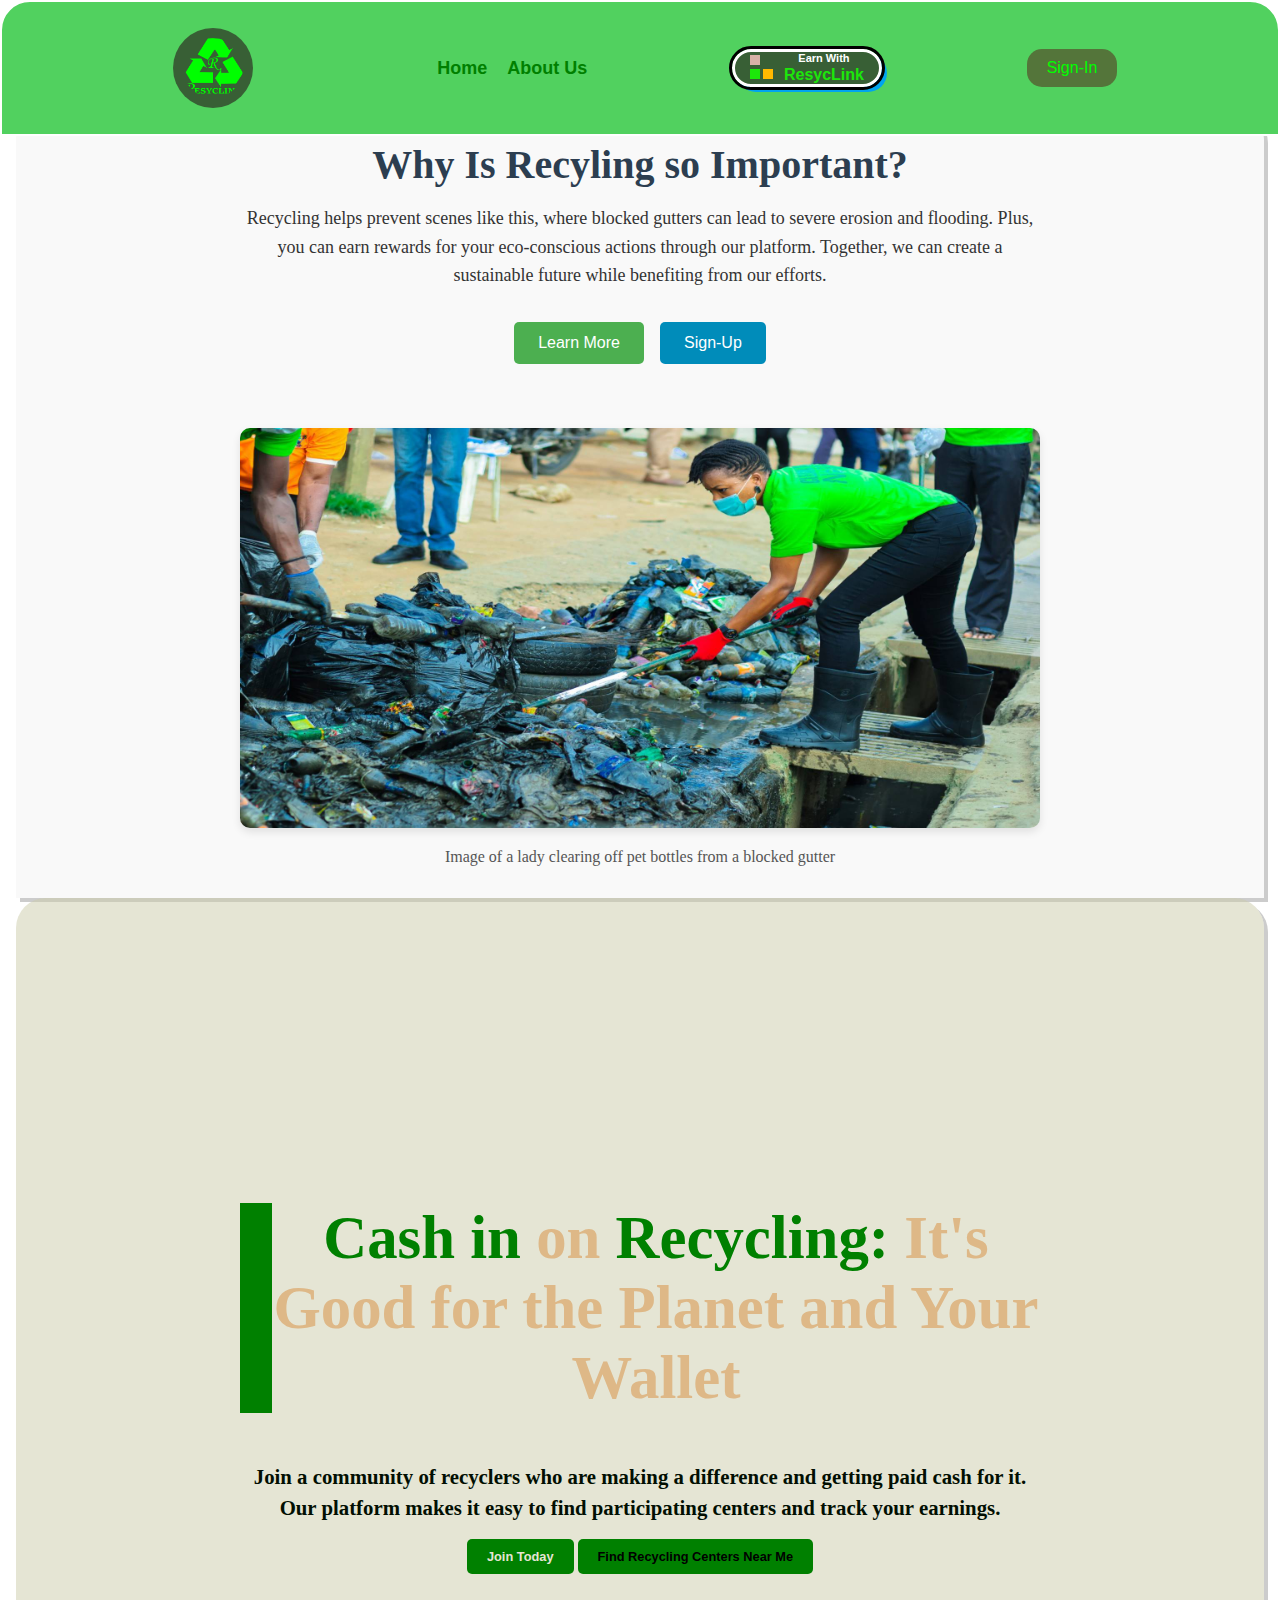
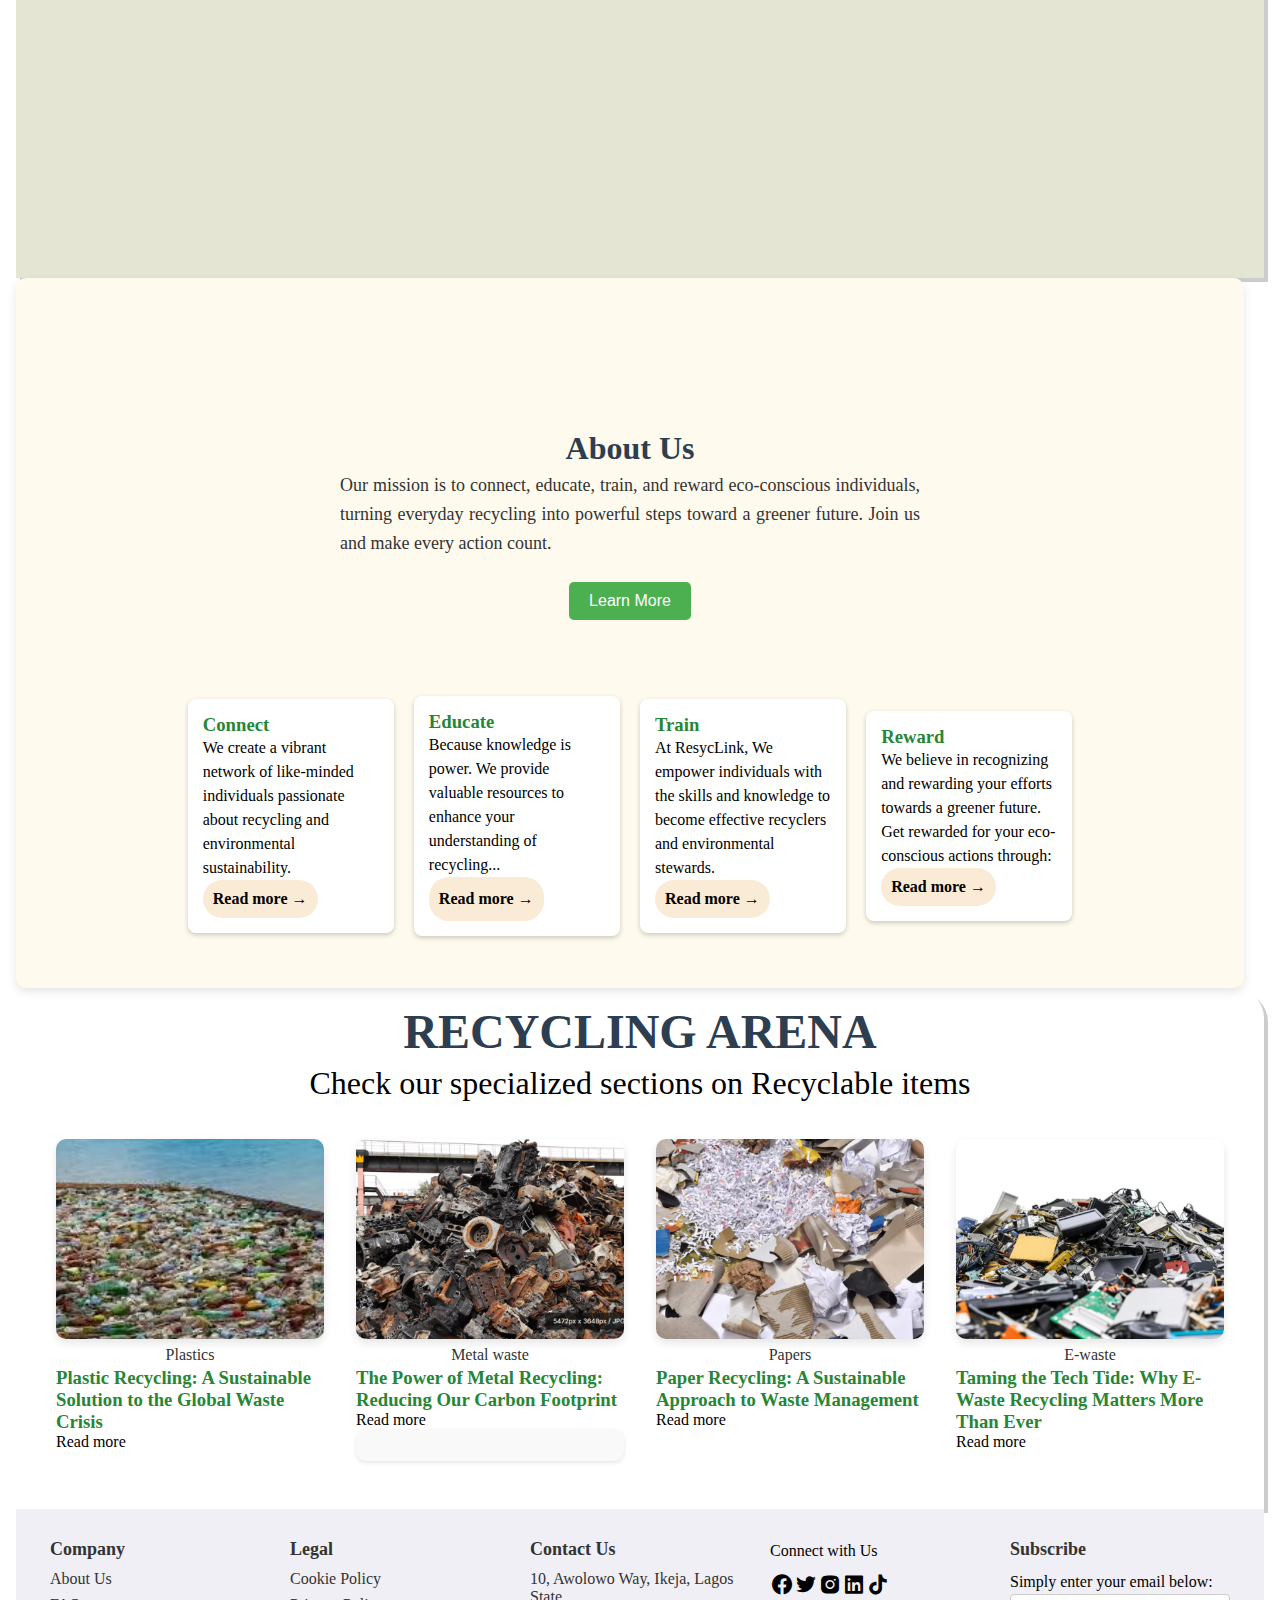
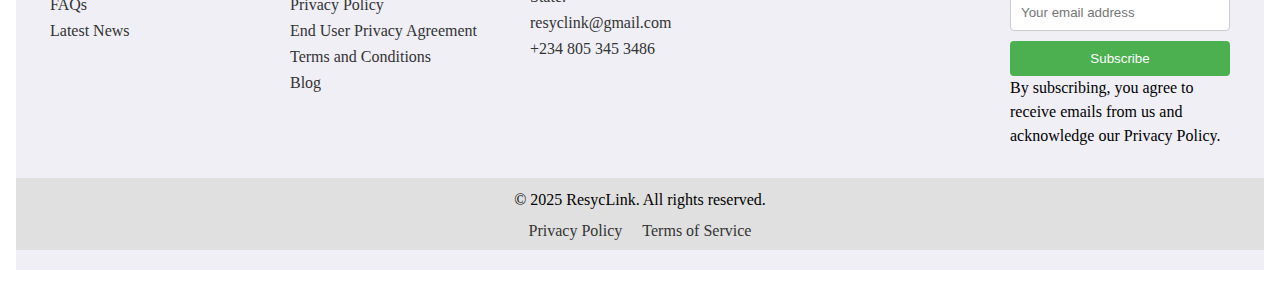
==== index.html @ acd8463a "Initial commit" ====
<!DOCTYPE html>
<html lang="en">
    <head>
        <meta charset="UTF-8">
        <meta name="viewport" content="width=device-width, initial-scale=1.0">
        <link rel="stylesheet" href="optimized.css">
        <title>ResycLink</title>
       <!-- icons link -->
        <link rel="stylesheet" href="boxicons.min.css">
        <link rel="stylesheet" href="https://cdn.jsdelivr.net/npm/boxicons@latest/css/boxicons.min.css">

       
    </head>

    <body>
        <!-- HEADER SECTION STARTS -->
        <!-- <header>
            <nav>
                 -->
                <!-- logo -->
                 <!-- <img id="mainLogo" src="./R1.png" alt="ResycLink logo">
                
         
                <ul>
                    <li><a href="#">Home</a></li>
                    <li><a href="#about-us-section">About Us</a></li>
                </ul>
                <button class="resyc-button" onclick="location.href = '#hero2-cash-in' " class="clickable-button">
                    <div class="Rs-logo">
                      <div class="Rs-logo-square"></div>
                      <div class="Rs"></div>
                      <div class="Rs-logo-square"></div>
                      <div class="Rs-logo-square"></div>
                    </div>
                    
                    <div class="button-text">
                        <span>Earn With</span>
                        <span id="Resyc">ResycLink</span>
                    </div>
                </button>
        
                
                <div id="recycling-points">
                   <input type="search" name="recycling-points" id="search-researcher" placeholder="Search Recycler near me">
                    
                </div>
                
            </nav>
        </header>
         -->
         <nav>
            <!-- logo -->
            <img id="mainLogo" src="./rescylink-logo.png" alt="ResycLink logo">
        
            <ul>
                <li><a href="#">Home</a></li>
                <li><a href="#about-us-section">About Us</a></li>
            </ul>
            <button class="resyc-button" onclick="location.href = '#hero2-cash-in'" class="clickable-button">
                <div class="Rs-logo">
                    <div class="Rs-logo-square"></div>
                    <div class="Rs"></div>
                    <div class="Rs-logo-square"></div>
                    <div class="Rs-logo-square"></div>
                </div>
                <div class="button-text">
                    <span>Earn With</span>
                    <span id="Resyc">ResycLink</span>
                </div>
            </button>
        
            <div id="sign-in">
                <button class="sign-in-button" onclick="location.href = './log-in.html'">Sign-In</button>
            </div>
        </nav>
        

        <section class="hero-section">
            <div class="hero-section__texts">
                <h1>Why Is Recyling so Important?</h1>
               
                <p>
                    Recycling helps prevent scenes like this, where blocked gutters can lead to severe erosion and flooding.
                    Plus, you can earn rewards for your eco-conscious actions through our platform. 
                    Together, we can create a sustainable future while benefiting from our efforts.
                </p>
               
                <div class="hero-section__buttons">
                    <button class="learn-more"><a href="./learnMoreRecyclingBlog.html" target="_blank" rel="noopener noreferrer">Learn More</a></button>
                    <button class="sign-up"> <a href="./create-account.html" target="_blank" rel="noopener noreferrer">Sign-Up</a></button>
                </div>
            </div>
            <div class="hero-section__image">
                <img src="./Why-Recyling-is-important.jpg" alt="Image of a lady clearing off pet bottles a blocked gutter " >
                <div class="hero-section__caption">Image of a lady clearing off pet bottles from a blocked gutter</div>
            </div>
        </section>

        <section class="hero2" id="hero2-cash-in">
            
            <div class="hero2-container">
    
                <div class="hero-text" >
                    <h1>Cash in <span>on </span>Recycling: <span>It's Good for the Planet and Your Wallet</span></h1>
                    <p>Join a community of recyclers who are making a difference and getting paid cash for it.
                         Our platform makes it easy to find participating centers and track your earnings.
                    </p>
                    <button class="hero-btn">Join Today</button>
                    <button class="hero-btn"><a href="./recyclers.html">Find Recycling Centers Near Me</a></button>
                    
                </div>
                
            </div>

        </section> 
        

        
        <!-- About US starts here -->
        <section class="about-us" id="about-us-section">
            <div class="about-container" id="about-h1">
               
                    <h1>About Us</h1>
                    <p class="about-text">
                        Our mission is to connect, educate, train, and reward eco-conscious individuals, turning everyday recycling into powerful steps toward a greener future. Join us and make every action count.
                    </p>
                    <button>Learn More</button>
                
            </div>
      
            <div class="cards">
              <div class="card" id="connect">
                <i class="ri-global-line"></i>
                <h3>Connect</h3>
                <p>
                    We create a vibrant network of like-minded individuals 
                    passionate about recycling and environmental sustainability. 
                </p>
                <a href="#" class="read-more"
                  >Read more <span class="arrow">→</span></a
                >
              </div>
      
              <div class="card" id="educate">
                <i class="ri-sun-line"></i>
                <h3>Educate</h3>
                <p>
                    Because knowledge is power. We provide valuable resources to enhance 
                    your understanding of recycling...
                <a href="#" class="read-more"
                  >Read more <span class="arrow">→</span></a
                >
              </div>
      
              <div class="card" id="train">
                <i class="ri-grid-line"></i>
                <h3>Train</h3>
                <p>
                    At ResycLink,
                    We empower individuals with the skills and knowledge to
                    become effective recyclers and environmental stewards.
                </p>
                <a href="#" class="read-more"
                  >Read more <span class="arrow">→</span></a
                >
              </div>
      
              <div class="card" id="reward">
                <i class="ri-award-line"></i>
                <h3>Reward</h3>
                <p>We believe in recognizing and rewarding your efforts towards a greener future. 
                    Get rewarded for your eco-conscious actions through:
                </p>
                <a href="#" class="read-more"
                  >Read more <span class="arrow">→</span></a
                >
              </div>
            </div>
          </section>


        <!-- RECYCLING ARENA SECTION STARTS -->
        <section class="recycling-arena" id="recycling-arena-blog">
            <div class="recycling-arena__heading">
                <h2>RECYCLING ARENA</h2>
                <p>Check our specialized sections on Recyclable items</p>
            </div>
        
            <div class="recyclable-items">
                <div class="plastics">
                    <img src="./plastic-on-ocean.jpg" alt="plastics floating on the sea">
                    <p>Plastics</p>
                    <h3>Plastic Recycling: A Sustainable Solution to the Global Waste Crisis</h3>
                    <a href="./plasticblog.html">Read more</a>
                    <!-- <div class="texts">   
                    </div> -->
                
                </div>
                <div class="metals">
                    <div>
                        <img src="./metals.png" alt="picture showing metal waste">
                        <p>Metal waste</p>
                        <h3>The Power of Metal Recycling: Reducing Our Carbon Footprint</h3>
                        <a href="./metalRecycling.html" class="anchor">Read more</a>
                        <div class="texts">
                            
                        </div>
                    </div>
                </div>
                <div class="paper">
                    <img src="./paper-image.png" alt="paper image">
                    <p>Papers</p>
                    <h3>Paper Recycling: A Sustainable Approach to Waste Management</h3>
                    <a href="./paperRecyclingBlog.html">Read more</a>
                </div>
                <div class="e-waste">

                    <img src="./e-waste.png" alt="picture showing electronic waste">
                    <p>E-waste</p>
                    <h3>Taming the Tech Tide: Why E-Waste Recycling Matters More Than Ever</h3>
                    <a href="./mainBlog1.html">Read more</a>

                    <!-- <div class="texts"> 
                    </div> -->
                </div>
            </div>
        </section>
        <!--xx-- RECYCLING ARENA SECTION ENDS --xx-->
        <!-- FOOTER SECTION STARTS -->
        <footer class="footer">
            <div class="footer-container">
                <div class="footer-section">
                    <h2>Company</h2>
                    <ul>
                        <li><a href="#about-us-section">About Us</a></li>
                        <li><a href="#">FAQs</a></li>
                        <li><a href="#">Latest News</a></li>
                    </ul>
                </div>
                <div class="footer-section">
                    <h2>Legal</h2>
                    <ul>
                        <li><a href="#">Cookie Policy</a></li>
                        <li><a href="#">Privacy Policy</a></li>
                        <li><a href="#">End User Privacy Agreement</a></li>
                        <li><a href="#">Terms and Conditions</a></li>
                        <li><a href="#recycling-arena-blog">Blog</a></li>
                    </ul>
                </div>
                <div class="footer-section">
                    <h2>Contact Us</h2>
                    <ul>
                        <li>10, Awolowo Way, Ikeja, Lagos State.</li>
                        <li><a href="mailto:resyclink@gmail.com">resyclink@gmail.com</a></li>
                        <li><a href="tel:+2348053453486">+234 805 345 3486</a></li>
                    </ul>
                </div>
                <div class="footer-section">
                    <p>Connect with Us</p>
                    <div class="icons">
                        <a href="#"><i class='bx bxl-facebook-circle'></i></a>
                        <a href="#"><i class='bx bxl-twitter'></i></a>
                        <a href="#"><i class='bx bxl-instagram-alt'></i></a>
                        <a href="#"><i class='bx bxl-linkedin-square'></i></a>
                        <a href="#"><i class='bx bxl-tiktok'></i></i></a>
                    </div>
                    
                </div>
                <div class="footer-section">
                    <h2>Subscribe</h2>
                    <p>Simply enter your email below:</p>
                    <form>
                        <input type="email" placeholder="Your email address" required>
                        <button type="submit">Subscribe</button>
                    </form>
                    <p>By subscribing, you agree to receive emails from us and acknowledge our Privacy Policy.</p>
                </div>
            </div>
            <div class="footer-bottom">
                
                <p>&copy; 2025 ResycLink. All rights reserved.</p>
                <ul>
                    <li><a href="#">Privacy Policy</a></li>
                    <li><a href="#">Terms of Service</a></li>
                </ul>
                
            </div>
        </footer>
         <!--xx-- FOOTER SECTION ENDS --xx-->
        <button id="scrollToTop" class="scroll-top-btn" title="Back to Top">⬆ Scroll to Top</button>
        <!-- <script type="module" src="./regLogFirebaseAuth.js"></script> -->
        <script type="module" src="./script.js"></script>
    </body>
    
</html>
---- optimized.css ----
/* Global Styles */
* {
    margin: 0;
    padding: 0;
    box-sizing: border-box;
  }
  
  body {
    /* min-width: 100vh; */
    padding: 1rem;
    overflow-x: hidden;
    color: rgb(39, 134, 54);
    /* background-color: #f5f5dc; */
  }
  
  body p {
    color: black;
    line-height: 1.5;
  }
  section{
    padding: 1rem;
    border-radius: 30px;
    box-shadow: 4px 4px #ccc;
    transition: background-color 0.2s ease-out;

  }
  ul {
    list-style: none;
  }
  
  a {
    color: black;
    text-decoration: none;
    transition: color 0.2s ease-in-out;
  }
  a:hover {
    color: blue;
    text-decoration: underline;
  }
  
  /* Section Containers */
  nav,
  .hero-section,
  .hero2,
  .about-us,
  .recycling-arena {
    /* margin-bottom: 2rem; */
    padding: 1rem;
    border-radius: 30px 30px 0 0;
    /* box-shadow: 4px 4px greenyellow; */
  }
 
 
  /* Navigation */
  nav {
    text-decoration: none;
    font-family: Arial, sans-serif;
    font-weight: bold;
    border: 2px solid #fff;
    /* outline: 2px solid #000; */
    /* box-shadow: 3px 3px 0 #00a4ef; */
    transition: all 0.1s ease-out;
    position: fixed;
    top: 0;
    left: 0;
    width: 100%;
    background-color: #51d15f; 
    /* background-color: whitesmoke; */
     /* padding: 10px; */
    display: flex;
    justify-content: space-evenly;
    align-items: center;
    z-index: 100;
  }

  nav img{ 
    color:#385f35;
    background-color:#385f35;
    padding: 10px;
    margin:10px;
    border-radius: 50%;
    height: 60px;
    width:60px;
  }
 
  #mainLogo{
    font-size: 30px;
    margin-right: 20px;
    height: 80px;
    width: 80px;
  }
  nav ul {
    display: flex;
    width: max-content;
  }
  nav ul li {
    margin-left: 20px;
    position: relative;
  }
  nav ul li a {
    color: green;
    font-size: 18px;
  }
  nav ul li a:hover {
    color: #00a4ef;
  }
  nav ul li#home {
    margin-right: 8rem;
  }
  #recycling-points input,
  #recycling-points button {
    border-radius: 15px;
    padding: 7px 14px;
  }
  #recycling-points input {
    margin-right: 10px;
  } */
  
#sign-in {
  margin-left: auto;
}

.sign-in-button {
  padding: 10px 20px;
  border: none;
  background: #54753A;
  color: #00FF00;
  font-size: 1rem;
  cursor: pointer;
  border-radius: 15px;
  transition: background-color 0.3s ease, transform 0.3s ease;
}

.sign-in-button:hover {
  background-color: #45a049;
  transform: scale(1.05);
}

/* Responsive Breakpoints */
@media (max-width: 768px) {
  nav {
      flex-direction: column;
      align-items: flex-start;
  }

  nav ul {
      flex-direction: column;
      gap: 1rem;
  }

  #sign-in {
      margin-top: 1rem;
  }
}
  /* Recyc-button Styles */
  .resyc-button {
    display: flex;
    align-items: center;
    cursor: pointer;
    width: 150px;
    background-color: #385f35;
    color: #fff;
    font-family: Arial, sans-serif;
    font-weight: bold;
    border: 3px solid #fff;
    border-radius: 20px;
    outline: 3px solid #000;
    box-shadow: 5px 5px 0 #00a4ef;
    transition: all 0.1s ease-out;
    padding: 0 15px;
    position: relative;
    overflow: hidden;
  }
  .resyc-button::before {
    content: "";
    position: absolute;
    top: 0;
    left: -100%;
    width: 100%;
    height: 100%;
    background: linear-gradient(90deg, transparent, rgba(255,255,255,0.8), transparent);
    z-index: 1;
    opacity: 0;
  }
  @keyframes slide {
    0% { left: -100%; }
    100% { left: 100%; }
  }
  .resyc-button:hover::before {
    opacity: 1;
    animation: slide 2s infinite;
  }
  .resyc-button:hover {
    transform: translate(-4px, -4px);
    box-shadow: 10px 10px 0 #000;
    background-color: #54753a;
    color: #32660858;
  }
  .resyc-button:active {
    transform: translate(4px, 4px);
    box-shadow: none;
    background-color: #fff;
    color: #10d64c;
    border-color: #000;
  }
  
  /* Rs-logo and Button Text */
  .Rs-logo {
    display: grid;
    grid-template-columns: repeat(2, 1fr);
    gap: 1px;
    width: 26px;
    height: 26px;
    margin-right: 8px;
    transition: transform 0.2s ease-out;
    z-index: 1;
  }
  .resyc-button:hover .Rs-logo {
    transform: rotate(-10deg) scale(1.1);
  }
  .resyc-button:active .Rs-logo {
    transform: rotate(10deg) scale(0.9);
  }
  .Rs-logo-square {
    width: 80%;
    height: 80%;
  }
  .Rs-logo-square:nth-child(1) { background-color: #d8b2a7; }
  .Rs-logo-square:nth-child(2) { background-color: #7fba00; }
  .Rs-logo-square:nth-child(3) { background-color: #1ce80a; }
  .Rs-logo-square:nth-child(4) { background-color: #ffb900; }
  .button-text {
    display: flex;
    flex-direction: column;
    line-height: 1.2;
    transition: transform 0.2s ease-out;
    z-index: 1;
  }
  .button-text #Resyc { color: #1ce80a; }
  .resyc-button:hover .button-text { transform: skew(-5deg); }
  .resyc-button:active .button-text { transform: skew(5deg); }
  .button-text span:first-child { font-size: 11px; }
  .button-text span:last-child { font-size: 16px; }

  /* Nav ends here */
  
  /* Hero Section starts here*/
  .hero-section {
    display: flex;
    flex-direction: column;
    align-items: center;
    justify-content: center;
    padding: 2rem;
    margin-top: 5.8rem;
    background-color: #f9f9f9;
    text-align: center;
  }

  .hero-section__texts {
      max-width: 800px;
      margin-bottom: 2rem;
  }

  .hero-section__texts h1 {
      font-size: 2.5rem;
      color: #2c3e50;
      margin-bottom: 1rem;
  }

  .hero-section__texts p {
      font-size: 1.125rem;
      line-height: 1.6;
      color: #333;
      margin-bottom: 2rem;
  }

  .hero-section__buttons {
      display: flex;
      gap: 1rem;
      justify-content: center;
  }

  .hero-section__buttons button {
      padding: 0.75rem 1.5rem;
      border-radius: 5px;
      border: none;
      background-color: #4CAF50;
      color: white;
      font-size: 1rem;
      cursor: pointer;
      transition: background-color 0.3s ease, transform 0.3s ease;
  }

  .hero-section__buttons button a {
      color: white;
      text-decoration: none;
  }

  .hero-section__buttons button:hover {
      background-color: #45a049;
      transform: scale(1.05);
  }

  .hero-section__buttons .sign-up {
      background-color: #008CBA;
  }

  .hero-section__buttons .sign-up:hover {
      background-color: #007bb5;
  }

  .hero-section__image {
      position: relative;
      width: 100%;
      max-width: 800px;
      margin-top: 2rem;
  }

  .hero-section__image img {
      width: 100%;
      height: auto;
      border-radius: 10px;
      box-shadow: 0 4px 8px rgba(0, 0, 0, 0.1);
      transition: transform 0.3s ease, box-shadow 0.3s ease;
  }

  .hero-section__image img:hover {
      transform: scale(1.05);
      box-shadow: 0 8px 16px rgba(0, 0, 0, 0.2);
  }

  .hero-section__caption {
      margin-top: 1rem;
      font-size: 1rem;
      color: #555;
  }

/* Responsive Breakpoints */
@media (max-width: 768px) {
    .hero-section__texts h1 {
        font-size: 2rem;
    }

    .hero-section__texts p {
        font-size: 1rem;
    }

    .hero-section__buttons {
        flex-direction: column;
        gap: 0.5rem;
    }
}

@media (max-width: 480px) {
    .hero-section__texts h1 {
        font-size: 1.5rem;
    }

    .hero-section__texts p {
        font-size: 0.875rem;
    }
}
  /* .hero-section {
    display: flex;
    align-content: center;
    justify-content: center;
    min-width:100%;
    min-height:100%;
    margin-top: 3rem;
    padding-top:1.5rem;
    background-size:contain;
    background-position:right;
  }

  .hero-section .hero-section__texts{
    display: flex;
    flex-direction: column;
    align-items: center;
    width: 500px;
    max-width: 90%;
    margin:1.4rem 2rem;
    text-align: center;
    padding: 1rem;
    z-index: 1;
    transition: background-color 0.2s ease-out;
  }

  .hero-section .hero-section__texts h1 { 
    font-size: 3.8em;
    margin-bottom: 20px;
    text-align: center;
    color:green;
    width:calc(100% - 40px);
    align-self: center;
    text-shadow: 2px 2px 5px rgba(0, 0, 0, 0.5);
    transition: background-color 0.2s ease-out;
  }
  .hero-section__texts p { 
    margin: 1rem 0; 
    line-height:1.8rem;
    font-size: 22px;
    padding:2rem 1rem;
    align-self: center;
    justify-self: center;
    text-align: justify;
    width:600px;
    min-height:200px;
  }
 
  .hero-section__buttons {
    display: flex;
    justify-self: center;
    gap: 8rem;
  }
  .hero-section__buttons .sign-up {
    background-color: white;
    color: black;
    border: 0.5px solid black;
  }

  .hero-section__image{
    display: flex;
    flex-direction: column;
    justify-content: center;
    align-items: center;
    width: 100%;
    padding: 4rem 0;
    position: relative;
    z-index: 0;
    transition: filter 0.2s ease-out;
    filter: brightness(90%);
  }


  .hero-section__image img {
    width: 26rem;
    height: 32rem;
    object-fit: cover;
    border-radius: 15px; 
    box-shadow: 0 4px 8px rgba(0, 0, 0, 0.2); 
    border:2px solid #ddd;
    transition: transform 0.3s ease, box-shadow 0.3s ease; 

  }

  .hero-section__caption {
    text-align: center;
    font-size: 1rem;
    color: #555;
    margin-top: 1rem;
  }
  .hero-section__buttons {
    display: flex;
    gap: 1rem; 
    justify-content: center; 
    margin-top: 1.5rem; 
}

.hero-section__buttons button {
    padding: 0.75rem 1.5rem; 
    border-radius: 5px; 
    border: none; 
    background-color: #4CAF50; 
    color: white; 
    font-size: 1rem; 
    cursor: pointer; 
    transition: background-color 0.3s ease, transform 0.3s ease; 
}

.hero-section__buttons button a {
    color: white; 
    text-decoration: none; 
}

.hero-section__buttons button:hover {
    background-color: #45a049; 
    transform: scale(1.05); 
}

.hero-section__buttons .sign-up {
    background-color: #808080; 
}

.hero-section__buttons .sign-up:hover {
    background-color: #007bb5; 
} */
/* hero section ends here */


/* Hero2 Section starts from here*/
.hero2 {
    background-color: color-mix(in srgb-linear, yellow 30%, blue 20%);
    text-align: center;
    padding: 2.5rem;
    color:#66A95E
}

.hero2 .hero2-container {
    max-width: 800px;
    margin: auto;
    background-size: cover; 
    height: 100vh; 
    display: flex;
    flex-direction: column;
    align-items: center; 
    justify-content: center; 
    text-align: center; 
    
}

.hero2 h1 {
    font-size: 3.8em;
    margin-bottom: 3rem;
    color:green;
    border-left: 2rem solid green;
    span{
        color:burlywood;
    }
    /* styling at screen less than 760px */
    @media (max-width: 760px) {
        font-size: 3.1em;
        margin-bottom: 2rem;

    }

    /* styling at screen less than 500px */
    @media (max-width: 500px) {
        font-size: 2.5em;
        margin-bottom: 1.5rem;
    }
    
}

.hero2 p {
    font-size: 1.3em;
    font-weight: bold;
    margin-bottom: 1rem;
    color:#020f02;
}

.hero2 .hero2-container .hero-text .hero-btn{
    background: #008000;
    color: #E5E5D4;
    border: none;
    font-size: 0.8rem;
    font-weight: bold;
    padding: 10px 20px;
    border-radius: 5px;
    transition: background 0.3s ease;
}

/* Hero Section - How You Can Make a Difference */
/* .hero-section {
    background: #d4d5d0; 
    color: rgb(35, 53, 171);
    text-align: center;
    padding: 60px 20px;
    margin: 20px 0;
    border-radius: 10px;
} */

.hero2 .hero2-container {
    /* max-width: 800px; */
    margin: auto;
    display: flex;
    flex-direction: column;
    align-items: center;
    justify-content: space-around;
    flex-wrap: wrap;
}


/* .hero-section ul {
    list-style: none;
    padding: 0;
    display:grid;
    grid-template-columns: repeat(auto-fit, minmax(100px, 1fr));
} */

.hero-section ul li {
    width: calc(50% - 30px);
    font-size: 1.2em;
    margin: 10px 0;

}

/* responsiveness for size above 600 but less that 1020 for the hero sec */

  
  /* About Us */
  /* .about-us {
    display: flex;
    flex-direction: column;
    align-items: center;
    justify-content: center;
    width: calc(100% - 20px);
    background-color: #fefaed;
    text-align: center;
    border-radius: 10px;
    box-shadow: 0 4px 10px rgba(0,0,0,0.1);
    animation: fadeIn 1s ease-in-out;
  }

  .about-us .about-container{
    display: flex;
    flex-direction: column;
    align-items: center;
    justify-content: center;
    width: 100%;
    padding: 2rem 0;
    margin:1.5rem;
    transition: background-color 0.3s ease;
  }
  .about-us .about-container h1 { font-size: 24px; margin-top:4rem }

  .about-us .about-text { 
    font-size: 18px; 
   line-height: 1.6;
   padding:4px 10px;
   width:450px;
   justify-content:center;
   text-align: justify;
   align-self: center;
   margin-bottom: 20px;
 }
  

  .about-us button {
    padding: 10px 20px;
    border: none;
    background: gray;
    color: white;
    font-size: 16px;
    cursor: pointer;
    border-radius: 5px;
    transition: transform 0.3s ease;
  }

  
  .cards {
    display: flex;
    flex-direction: row;
    margin: 20px;
    gap: 20px;
    align-items: center;
    justify-content: space-around;
    margin-top: 20px;
  }

  
  /* Responsive Breakpoints*/
  /* @media (max-width: 768px) {
    .cards {
        grid-template-columns: repeat(auto-fit, minmax(150px, 1fr));
    }
  }

  @media (max-width: 480px) {
    .cards {
        grid-template-columns: 1fr;
    }
  } 

  
  .card {
    width: 200px;
    background: white;
    text-align:left;
    padding: 15px;
    border-radius: 8px;
    box-shadow: 0 2px 5px rgba(0,0,0,0.2);
    transition: transform 0.3s ease, box-shadow 0.3s ease;
    cursor: pointer;
  }

  .card:hover {
    transform: scale(1.05);
    box-shadow: 0 4px 10px rgba(0,0,0,0.3);
  }

  .card i {
    font-size: 30px;
    margin-bottom: 10px;
    color: gray;
  }

  .read-more {
    display: inline-block;
    color: black;
    background-color: antiquewhite;
    padding: 10px;
    border-radius: 20px;
    width:fit-content;
    text-decoration: none;
    font-weight: bold;
    position: relative;
  }

  .read-more .arrow {
    display: inline-block;
    transition: transform 0.2s ease;
  }
  .read-more:hover .arrow {
    transform: translateX(5px);
  }
  
  @keyframes fadeIn {
    from { opacity: 0; transform: translateY(-20px); }
    to { opacity: 1; transform: translateY(0); }
  } */
   
.about-us {
    display: flex;
    flex-direction: column;
    align-items: center;
    justify-content: center;
    width: calc(100% - 20px);
    background-color: #fefaed;
    text-align: center;
    border-radius: 10px;
    box-shadow: 0 4px 10px rgba(0,0,0,0.1);
    animation: fadeIn 1s ease-in-out;
    padding: 2rem;
}

.about-us .about-container {
    display: flex;
    flex-direction: column;
    align-items: center;
    justify-content: center;
    width: 100%;
    padding: 2rem 0;
    margin: 1.5rem;
    transition: background-color 0.3s ease;
}

.about-us .about-container h1 {
    font-size: 2rem;
    margin-top: 4rem;
    color: #2c3e50;
}

.about-us .about-text {
    font-size: 1.125rem;
    line-height: 1.6;
    padding: 4px 10px;
    width: 100%;
    max-width: 600px;
    text-align: justify;
    margin-bottom: 20px;
    color: #333;
}

.about-us button {
    padding: 10px 20px;
    border: none;
    background: #4CAF50;
    color: white;
    font-size: 1rem;
    cursor: pointer;
    border-radius: 5px;
    transition: background-color 0.3s ease, transform 0.3s ease;
}

.about-us button:hover {
    background-color: #45a049;
    transform: scale(1.05);
}

.cards {
    display: grid;
    grid-template-columns: repeat(auto-fit, minmax(200px, 1fr));
    gap: 20px;
    margin: 20px;
    align-items: center;
    justify-content: center;
    margin-top: 20px;
}

.card {
    background: white;
    text-align: left;
    padding: 15px;
    border-radius: 8px;
    box-shadow: 0 2px 5px rgba(0,0,0,0.2);
    transition: transform 0.3s ease, box-shadow 0.3s ease;
    cursor: pointer;
}

.card:hover {
    transform: scale(1.05);
    box-shadow: 0 4px 10px rgba(0,0,0,0.3);
}

.card i {
    font-size: 30px;
    margin-bottom: 10px;
    color: gray;
}

.read-more {
    display: inline-block;
    color: black;
    background-color: antiquewhite;
    padding: 10px;
    border-radius: 20px;
    text-decoration: none;
    font-weight: bold;
    position: relative;
    transition: background-color 0.3s ease;
}

.read-more:hover {
    background-color: #f0e6d6;
}

.read-more .arrow {
    display: inline-block;
    transition: transform 0.2s ease;
}

.read-more:hover .arrow {
    transform: translateX(5px);
}

@keyframes fadeIn {
    from { opacity: 0; transform: translateY(-20px); }
    to { opacity: 1; transform: translateY(0); }
}

/* Responsive Breakpoints */
@media (max-width: 768px) {
    .about-us .about-container h1 {
        font-size: 1.5rem;
    }

    .about-us .about-text {
        font-size: 1rem;
        width: 90%;
    }

    .cards {
        grid-template-columns: repeat(auto-fit, minmax(150px, 1fr));
    }
}

@media (max-width: 480px) {
    .about-us .about-container h1 {
        font-size: 1.25rem;
    }

    .about-us .about-text {
        font-size: 0.875rem;
        width: 100%;
    }

    .cards {
        grid-template-columns: 1fr;
    }
}

/* End of About Us */


  /* Recycling Arena Starts from Here*/
 
  .recycling-arena__heading {
    text-align: center;
    font-size: 2em;
    margin-bottom: 1rem;
    color: #2c3e50;
}

.recyclable-items {
    margin: 2em auto;
    display: grid;
    grid-template-columns: repeat(auto-fit, minmax(250px, 1fr));
    gap: 2rem;
    max-width: 1200px;
    padding: 0 1rem;
}

.recyclable-items p {
    margin: 0;
    text-align: center;
    color: #333;
    font-size: 1rem;
}

.recyclable-items img {
    width: 100%;
    height: 200px;
    object-fit: cover;
    border-radius: 10px;
    box-shadow: 0 4px 8px rgba(0, 0, 0, 0.1);
    transition: transform 0.3s ease, box-shadow 0.3s ease;
}

.recyclable-items img:hover {
    transform: scale(1.05);
    box-shadow: 0 8px 16px rgba(0, 0, 0, 0.2);
}

.recyclable-items .texts {
    padding: 1rem;
    background-color: #f9f9f9;
    border-radius: 10px;
    box-shadow: 0 2px 4px rgba(0, 0, 0, 0.1);
    transition: background-color 0.3s ease;
}

.recyclable-items .texts:hover {
    background-color: #f1f1f1;
}

.recyclable-items .texts h3 {
    margin: 1rem 0;
    text-align: center;
    font-size: 1.5rem;
    color: #2c3e50;
}

/* Responsive Breakpoints */
@media (max-width: 768px) {
    .recyclable-items {
        grid-template-columns: repeat(auto-fit, minmax(200px, 1fr));
    }
}

@media (max-width: 480px) {
    .recyclable-items {
        grid-template-columns: 1fr;
    }
}
/* End of Recycling Arena */

  /* Footer */
  .footer {
    background-color: #f0eff6;
    color: #333;
    padding: 20px 0;
  }
  .footer-container {
    display: flex;
    flex-wrap: wrap;
    justify-content: center;
    max-width: 1200px;
    margin: 0 auto;
  }
  .footer-section {
    flex: 1 1 200px;
    margin: 10px;
  }
  .footer-section h2 {
    font-size: 18px;
    margin-bottom: 10px;
  }
  .footer-section ul li {
    margin-bottom: 8px;
  }
  .footer-section ul li a {
    color: #333;
  }
  .footer-section ul li a:hover {
    text-decoration: underline;
  }
  .footer-section .icons {
    display: flex;
    align-items: center;
    margin-top: 10px;
  }
  .footer-section .icons i {
    font-size: 24px;
  }
  .footer-section form {
    display: flex;
    flex-direction: column;
  }
  .footer-section input[type="email"] {
    padding: 10px;
    margin-bottom: 10px;
    border: 1px solid #ccc;
    border-radius: 4px;
  }
  .footer-section button {
    padding: 10px;
    background-color: #4caf50;
    color: white;
    border: none;
    border-radius: 4px;
    cursor: pointer;
  }
  .footer-section button:hover {
    background-color: #45a049;
  }
  .footer-bottom {
    background-color: #e0e0e0;
    text-align: center;
    padding: 10px 20px;
    margin-top: 20px;
  }
  .footer-bottom ul {
    display: flex;
    justify-content: center;
    margin: 10px 0 0;
  }
  .footer-bottom ul li {
    margin: 0 10px;
  }
  .footer-bottom ul li a {
    color: #333;
  }
  .footer-bottom ul li a:hover {
    text-decoration: underline;
  }
  
  /* Responsive Breakpoints */
  @media (max-width: 768px) {
    body{
      width: fit-content;
      justify-content: center;
      
    }
    header{
      flex-direction: column;
      display: flex;
      flex-direction: column;
      align-items: center;
      padding: 0;
      margin: 0;
      width: max-content;      
    }
    nav {
      flex-direction: column;
      padding: 10px;
      align-items: center;
      width:fit-content;
      height: fit-content;
     
     
    }
    
    nav #mainLogo{
      width: 100%;
      height: 50px;
      object-fit: contain;
      margin-top:10px;
      margin-bottom: 0;
      padding:0;
    }
    nav ul {
      flex-direction: column;
      align-items: center;
      margin-top: 10px;
      margin-bottom: 10px;
    }
    
    nav ul li {
      margin: 5px 0;
    }
    
    nav ul li a {
      font-size: 16px;
    }
    
    #recycling-points{
      display:flex;
      flex-direction: column;
    }
    #recycling-points input,
    #recycling-points button {
      font-size: 14px;
      padding: 5px 10px;
      margin:5px;
    }
    
    .resyc-button {
      width: 130px;
      padding: 0 10px;
      font-size: 14px;
      margin-bottom: 10px;
    }
    
    .Rs-logo {
      width: 20px;
      height: 20px;
    }
    
    .about-us {
      width: fit-content;
      padding: 15px;
    }
    
    .about-us h1 {
      font-size: 20px;
    }
    
    .card {
      width: 45%;
    }
    
    .footer-container {
      flex-direction: column;
      align-items: center;
    }
    
    .footer-section {
      margin: 20px 0;
    }
  }
  
  @media (max-width: 480px) {
    nav {
      padding: 10px;
      /* width: max-content; */
      /* height:max-content */
    }
    
    nav ul li a {
      font-size: 14px;
    }
    
    #recycling-points input,
    #recycling-points button {
      font-size: 12px;
      padding: 5px;
    }
    
    .resyc-button {
      width: 110px;
      font-size: 12px;
      padding: 0 8px;
    }
    .button-text span:first-child {
      font-size: 10px;
    }
    .button-text span:last-child {
      font-size: 14px;
    }
    .about-us {
      width: 100%;
      padding: 10px;
    }
  }
  
  @media (max-width: 700px) {
    body {
      width: fit-content;
    }
    header{
      flex-direction: column;
      align-items: center;
      padding: 0;
      width: max-content;
    }
    .hero-section {
      display: block;
      height: fit-content;
      margin-top: 50px;
      
    }

    .hero-section h1{
      font-size: 22px;
    }
    .hero-section__texts p {
      font-size: 12px;
      line-height: 1.5;
      margin-bottom: 2rem;
      max-width: 300px;
      /* padding: 10px 0; */
    }
    .hero-section__image {
      margin-top: 2rem;
    }

    .about-us .about-text h1{
      font-size: 18px;
    }
    .recyclable-items {
      grid-template-columns: 1fr;
    }
  }
  

  /* Scroll-to-Top Button styling */
.scroll-top-btn {
  display: none; 
  position: fixed;
  bottom: 20px;
  right: 20px;
  width: 50px;
  height: 50px;
  background-color: #28a745;
  color: white;
  font-size: 24px;
  text-align: center;
  line-height: 50px;
  border: none;
  border-radius: 50%;
  cursor: pointer;
  transition: opacity 0.3s, transform 0.3s;
  box-shadow: 2px 2px 10px rgba(0, 0, 0, 0.2);
}

.scroll-top-btn:hover {
  background-color: #218838;
}

.scroll-top-btn.show {
  display: block;
}
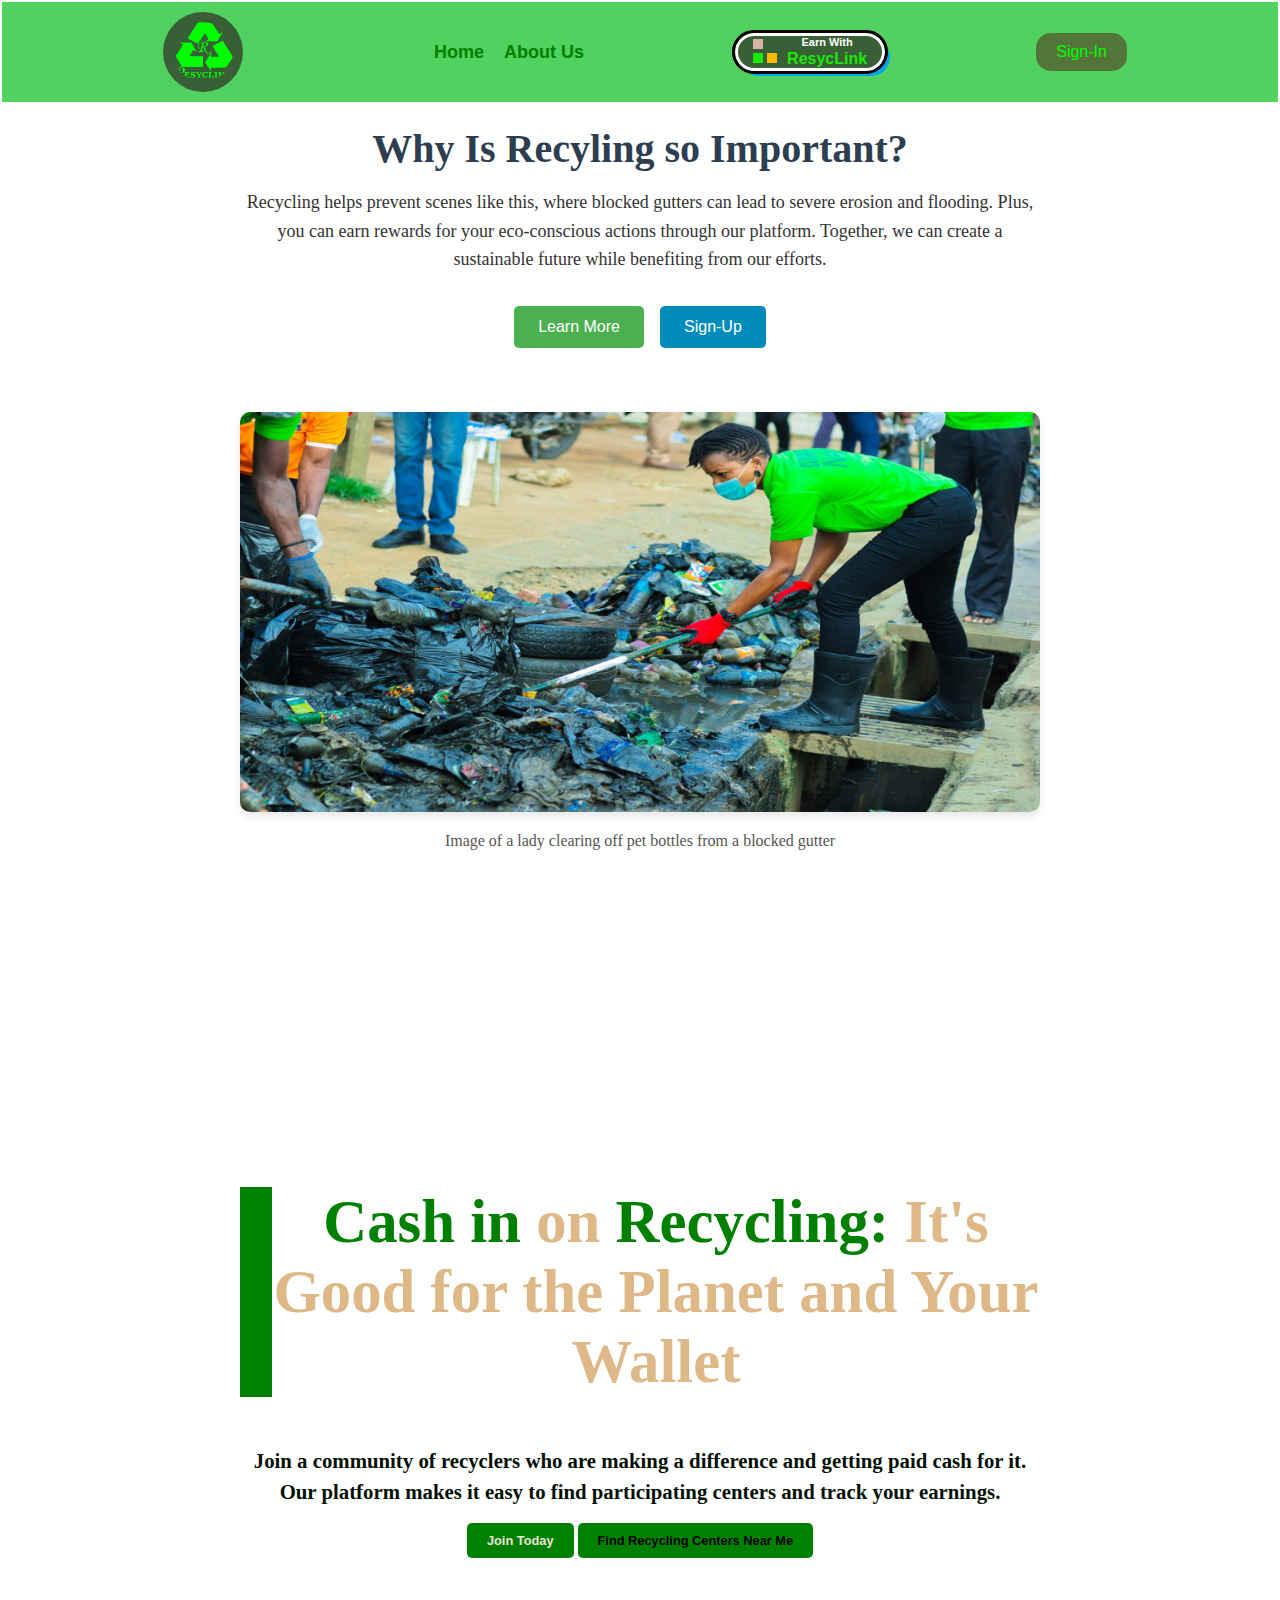
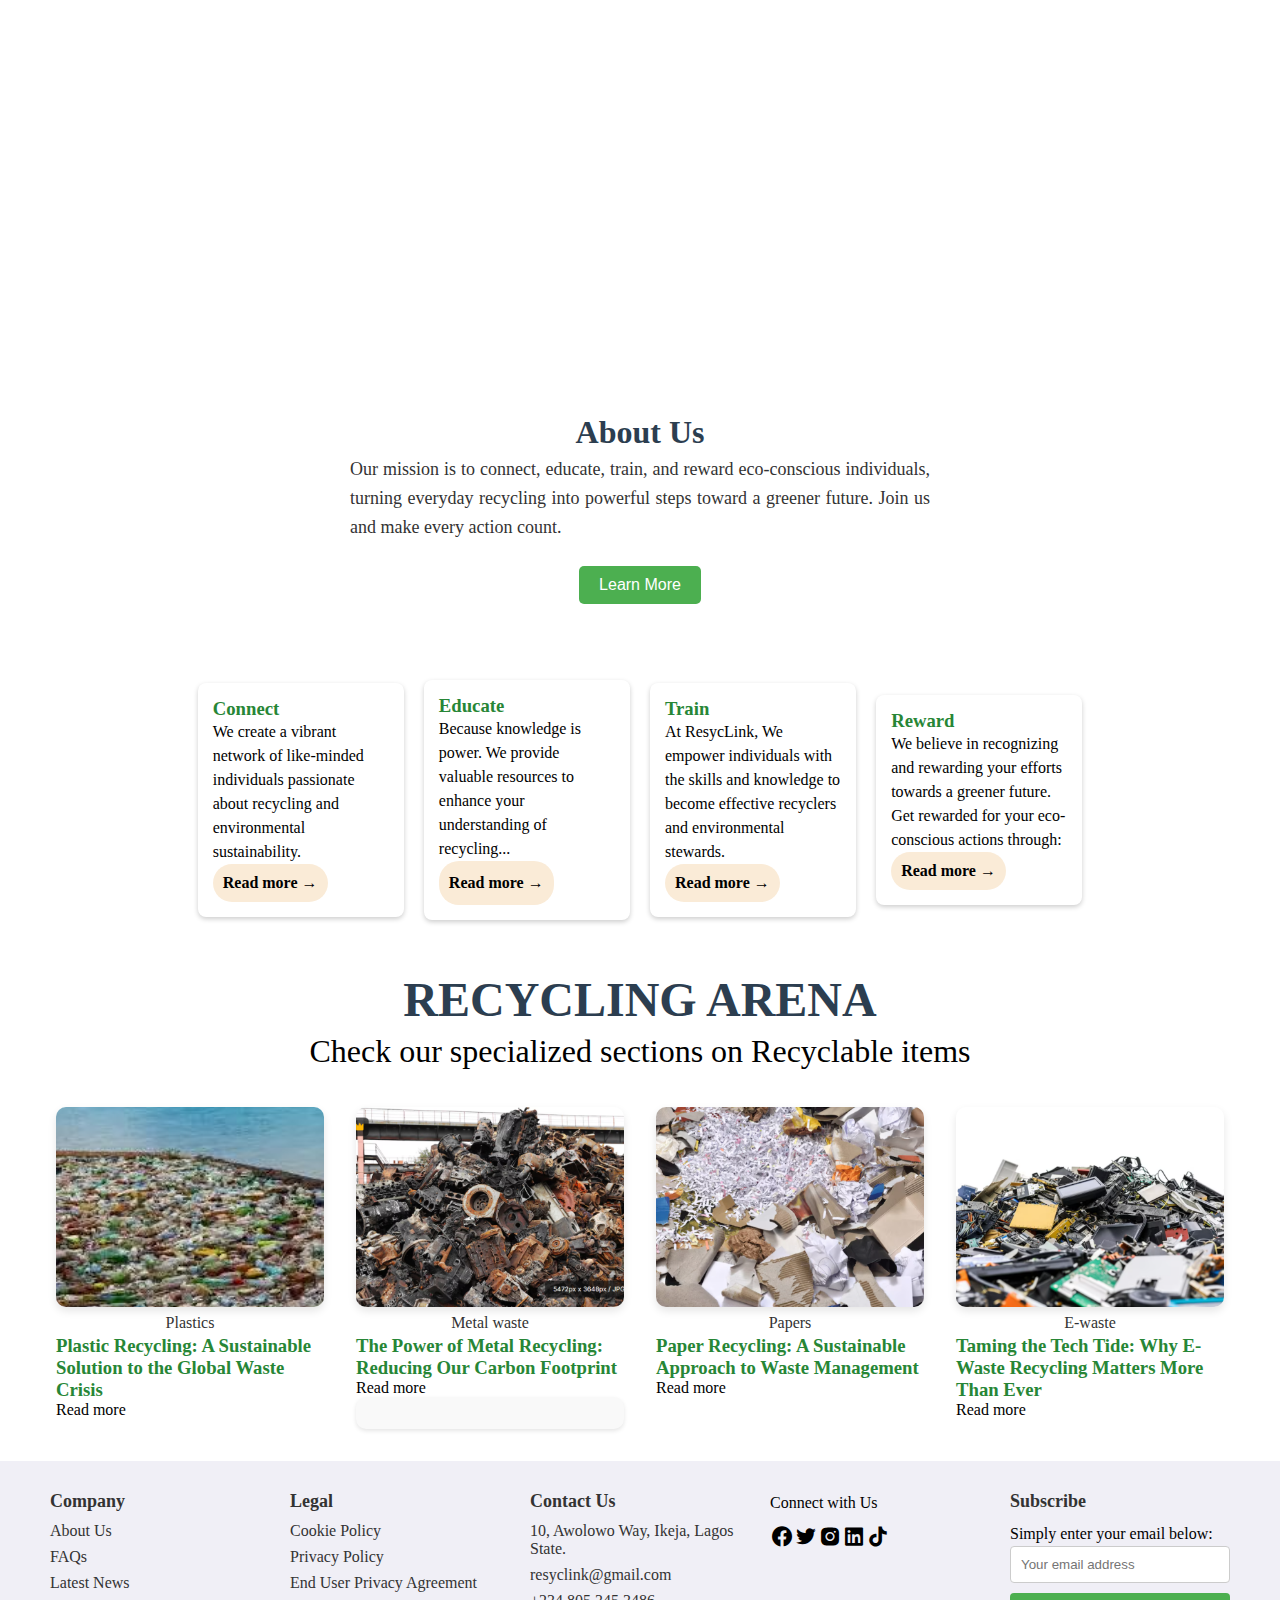
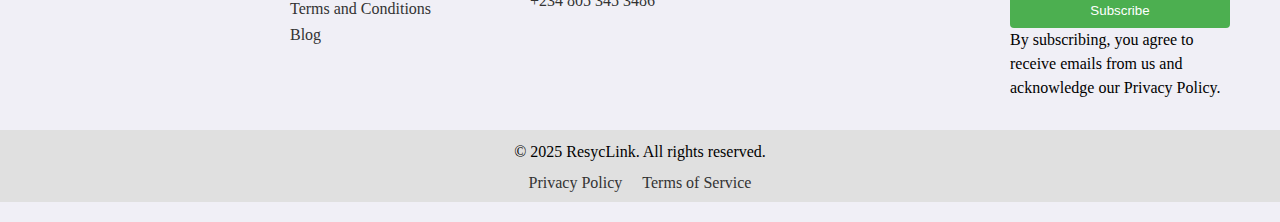
==== commit 932c5201: "I removed redundant files and structured others accordingly" ====
--- a/index.html
+++ b/index.html
@@ -3,7 +3,7 @@
     <head>
         <meta charset="UTF-8">
         <meta name="viewport" content="width=device-width, initial-scale=1.0">
-        <link rel="stylesheet" href="optimized.css">
+        <link rel="stylesheet" href="./css/optimized.css">
         <title>ResycLink</title>
        <!-- icons link -->
         <link rel="stylesheet" href="boxicons.min.css">
@@ -50,7 +50,7 @@
          -->
          <nav>
             <!-- logo -->
-            <img id="mainLogo" src="./rescylink-logo.png" alt="ResycLink logo">
+            <img id="mainLogo" src="./images/rescylink-logo.png" alt="ResycLink logo">
         
             <ul>
                 <li><a href="#">Home</a></li>
@@ -91,7 +91,7 @@
                 </div>
             </div>
             <div class="hero-section__image">
-                <img src="./Why-Recyling-is-important.jpg" alt="Image of a lady clearing off pet bottles a blocked gutter " >
+                <img src="./images/Why-Recyling-is-important.jpg" alt="Image of a lady clearing off pet bottles a blocked gutter " >
                 <div class="hero-section__caption">Image of a lady clearing off pet bottles from a blocked gutter</div>
             </div>
         </section>
@@ -188,7 +188,7 @@
         
             <div class="recyclable-items">
                 <div class="plastics">
-                    <img src="./plastic-on-ocean.jpg" alt="plastics floating on the sea">
+                    <img src="./images/plastic-on-ocean.jpg" alt="plastics floating on the sea">
                     <p>Plastics</p>
                     <h3>Plastic Recycling: A Sustainable Solution to the Global Waste Crisis</h3>
                     <a href="./plasticblog.html">Read more</a>
@@ -198,7 +198,7 @@
                 </div>
                 <div class="metals">
                     <div>
-                        <img src="./metals.png" alt="picture showing metal waste">
+                        <img src="./images/metals.png" alt="picture showing metal waste">
                         <p>Metal waste</p>
                         <h3>The Power of Metal Recycling: Reducing Our Carbon Footprint</h3>
                         <a href="./metalRecycling.html" class="anchor">Read more</a>
@@ -208,14 +208,14 @@
                     </div>
                 </div>
                 <div class="paper">
-                    <img src="./paper-image.png" alt="paper image">
+                    <img src="./images/paper-image.png" alt="paper image">
                     <p>Papers</p>
                     <h3>Paper Recycling: A Sustainable Approach to Waste Management</h3>
                     <a href="./paperRecyclingBlog.html">Read more</a>
                 </div>
                 <div class="e-waste">
 
-                    <img src="./e-waste.png" alt="picture showing electronic waste">
+                    <img src="./images/e-waste.png" alt="picture showing electronic waste">
                     <p>E-waste</p>
                     <h3>Taming the Tech Tide: Why E-Waste Recycling Matters More Than Ever</h3>
                     <a href="./mainBlog1.html">Read more</a>
@@ -289,7 +289,7 @@
          <!--xx-- FOOTER SECTION ENDS --xx-->
         <button id="scrollToTop" class="scroll-top-btn" title="Back to Top">⬆ Scroll to Top</button>
         <!-- <script type="module" src="./regLogFirebaseAuth.js"></script> -->
-        <script type="module" src="./script.js"></script>
+        <script type="module" src="./js/script.js"></script>
     </body>
     
 </html>--- a/css/optimized.css
+++ b/css/optimized.css
@@ -0,0 +1,932 @@
+/* Global Styles */
+* {
+  margin: 0;
+  padding: 0;
+  box-sizing: border-box;
+}
+
+body {
+  /* min-width: 100vh; */
+  /* padding: 1rem; */
+  overflow-x: hidden;
+  color: rgb(39, 134, 54);
+  /* background-color: #f5f5dc; */
+}
+
+body p {
+  color: black;
+  line-height: 1.5;
+}
+section{
+  /* padding: 1rem; */
+  transition: background-color 0.2s ease-out;
+
+}
+ul {
+  list-style: none;
+}
+
+a {
+  color: black;
+  text-decoration: none;
+  transition: color 0.2s ease-in-out;
+}
+a:hover {
+  color: blue;
+  text-decoration: underline;
+}
+
+/* Navigation */
+nav {
+  text-decoration: none;
+  font-family: Arial, sans-serif;
+  font-weight: bold;
+  border: 2px solid #fff;
+  transition: all 0.1s ease-out;
+  position: fixed;
+  top: 0;
+  left: 0;
+  width: 100%;
+  background-color: #51d15f; 
+  display: flex;
+  justify-content: space-evenly;
+  align-items: center;
+  z-index: 100;
+}
+
+nav img{ 
+  color:#385f35;
+  background-color:#385f35;
+  padding: 10px;
+  margin:10px;
+  border-radius: 50%;
+  height: 60px;
+  width:60px;
+}
+
+#mainLogo{
+  font-size: 30px;
+  margin-right: 20px;
+  height: 80px;
+  width: 80px;
+}
+nav ul {
+  display: flex;
+  width: max-content;
+}
+nav ul li {
+  margin-left: 20px;
+  position: relative;
+}
+nav ul li a {
+  color: green;
+  font-size: 18px;
+}
+nav ul li a:hover {
+  color: #00a4ef;
+}
+nav ul li#home {
+  margin-right: 8rem;
+}
+#recycling-points input,
+#recycling-points button {
+  border-radius: 15px;
+  padding: 7px 14px;
+}
+#recycling-points input {
+  margin-right: 10px;
+} */
+
+#sign-in {
+margin-left: auto;
+}
+
+.sign-in-button {
+padding: 10px 20px;
+border: none;
+background: #54753A;
+color: #00FF00;
+font-size: 1rem;
+cursor: pointer;
+border-radius: 15px;
+transition: background-color 0.3s ease, transform 0.3s ease;
+}
+
+.sign-in-button:hover {
+background-color: #45a049;
+transform: scale(1.05);
+}
+
+/* Responsive Breakpoints */
+@media (max-width: 768px) {
+nav {
+    flex-direction: column;
+    align-items: flex-start;
+}
+
+nav ul {
+    flex-direction: column;
+    gap: 1rem;
+}
+
+#sign-in {
+    margin-top: 1rem;
+}
+}
+/* Recyc-button Styles */
+.resyc-button {
+  display: flex;
+  align-items: center;
+  cursor: pointer;
+  width: 150px;
+  background-color: #385f35;
+  color: #fff;
+  font-family: Arial, sans-serif;
+  font-weight: bold;
+  border: 3px solid #fff;
+  border-radius: 20px;
+  outline: 3px solid #000;
+  box-shadow: 5px 5px 0 #00a4ef;
+  transition: all 0.1s ease-out;
+  padding: 0 15px;
+  position: relative;
+  overflow: hidden;
+}
+.resyc-button::before {
+  content: "";
+  position: absolute;
+  top: 0;
+  left: -100%;
+  width: 100%;
+  height: 100%;
+  background: linear-gradient(90deg, transparent, rgba(255,255,255,0.8), transparent);
+  z-index: 1;
+  opacity: 0;
+}
+@keyframes slide {
+  0% { left: -100%; }
+  100% { left: 100%; }
+}
+.resyc-button:hover::before {
+  opacity: 1;
+  animation: slide 2s infinite;
+}
+.resyc-button:hover {
+  transform: translate(-4px, -4px);
+  box-shadow: 10px 10px 0 #000;
+  background-color: #54753a;
+  color: #32660858;
+}
+.resyc-button:active {
+  transform: translate(4px, 4px);
+  box-shadow: none;
+  background-color: #fff;
+  color: #10d64c;
+  border-color: #000;
+}
+
+/* Rs-logo and Button Text */
+.Rs-logo {
+  display: grid;
+  grid-template-columns: repeat(2, 1fr);
+  gap: 1px;
+  width: 26px;
+  height: 26px;
+  margin-right: 8px;
+  transition: transform 0.2s ease-out;
+  z-index: 1;
+}
+.resyc-button:hover .Rs-logo {
+  transform: rotate(-10deg) scale(1.1);
+}
+.resyc-button:active .Rs-logo {
+  transform: rotate(10deg) scale(0.9);
+}
+.Rs-logo-square {
+  width: 80%;
+  height: 80%;
+}
+.Rs-logo-square:nth-child(1) { background-color: #d8b2a7; }
+.Rs-logo-square:nth-child(2) { background-color: #7fba00; }
+.Rs-logo-square:nth-child(3) { background-color: #1ce80a; }
+.Rs-logo-square:nth-child(4) { background-color: #ffb900; }
+.button-text {
+  display: flex;
+  flex-direction: column;
+  line-height: 1.2;
+  transition: transform 0.2s ease-out;
+  z-index: 1;
+}
+.button-text #Resyc { color: #1ce80a; }
+.resyc-button:hover .button-text { transform: skew(-5deg); }
+.resyc-button:active .button-text { transform: skew(5deg); }
+.button-text span:first-child { font-size: 11px; }
+.button-text span:last-child { font-size: 16px; }
+
+/* Nav ends here */
+
+/* Hero Section starts here*/
+.hero-section {
+  display: flex;
+  flex-direction: column;
+  align-items: center;
+  justify-content: center;
+  padding: 2rem;
+  margin-top: 5.8rem;
+  text-align: center;
+}
+
+.hero-section__texts {
+    max-width: 800px;
+    margin-bottom: 2rem;
+}
+
+.hero-section__texts h1 {
+    font-size: 2.5rem;
+    color: #2c3e50;
+    margin-bottom: 1rem;
+}
+
+.hero-section__texts p {
+    font-size: 1.125rem;
+    line-height: 1.6;
+    color: #333;
+    margin-bottom: 2rem;
+}
+
+.hero-section__buttons {
+    display: flex;
+    gap: 1rem;
+    justify-content: center;
+}
+
+.hero-section__buttons button {
+    padding: 0.75rem 1.5rem;
+    border-radius: 5px;
+    border: none;
+    background-color: #4CAF50;
+    color: white;
+    font-size: 1rem;
+    cursor: pointer;
+    transition: background-color 0.3s ease, transform 0.3s ease;
+}
+
+.hero-section__buttons button a {
+    color: white;
+    text-decoration: none;
+}
+
+.hero-section__buttons button:hover {
+    background-color: #45a049;
+    transform: scale(1.05);
+}
+
+.hero-section__buttons .sign-up {
+    background-color: #008CBA;
+}
+
+.hero-section__buttons .sign-up:hover {
+    background-color: #007bb5;
+}
+
+.hero-section__image {
+    position: relative;
+    width: 100%;
+    max-width: 800px;
+    margin-top: 2rem;
+}
+
+.hero-section__image img {
+    width: 100%;
+    height: auto;
+    border-radius: 10px;
+    box-shadow: 0 4px 8px rgba(0, 0, 0, 0.1);
+    transition: transform 0.3s ease, box-shadow 0.3s ease;
+}
+
+.hero-section__image img:hover {
+    transform: scale(1.05);
+    box-shadow: 0 8px 16px rgba(0, 0, 0, 0.2);
+}
+
+.hero-section__caption {
+    margin-top: 1rem;
+    font-size: 1rem;
+    color: #555;
+}
+
+/* Responsive Breakpoints */
+@media (max-width: 768px) {
+  .hero-section__texts h1 {
+      font-size: 2rem;
+  }
+
+  .hero-section__texts p {
+      font-size: 1rem;
+  }
+
+  .hero-section__buttons {
+      flex-direction: column;
+      gap: 0.5rem;
+  }
+}
+
+@media (max-width: 480px) {
+  .hero-section__texts h1 {
+      font-size: 1.5rem;
+  }
+
+  .hero-section__texts p {
+      font-size: 0.875rem;
+  }
+}
+
+
+/* Hero2 Section starts from here*/
+.hero2 {
+  /* background-color: color-mix(in srgb-linear, yellow 30%, blue 20%); */
+  text-align: center;
+  padding: 2.5rem;
+  color:#66A95E
+}
+
+.hero2 .hero2-container {
+  max-width: 800px;
+  margin: auto;
+  background-size: cover; 
+  height: 100vh; 
+  display: flex;
+  flex-direction: column;
+  align-items: center; 
+  justify-content: center; 
+  text-align: center; 
+  
+}
+
+.hero2 h1 {
+  font-size: 3.8em;
+  margin-bottom: 3rem;
+  color:green;
+  border-left: 2rem solid green;
+  span{
+      color:burlywood;
+  }
+  /* styling at screen less than 760px */
+  @media (max-width: 760px) {
+      font-size: 3.1em;
+      margin-bottom: 2rem;
+
+  }
+
+  /* styling at screen less than 500px */
+  @media (max-width: 500px) {
+      font-size: 2.5em;
+      margin-bottom: 1.5rem;
+  }
+  
+}
+
+.hero2 p {
+  font-size: 1.3em;
+  font-weight: bold;
+  margin-bottom: 1rem;
+  color:#020f02;
+}
+
+.hero2 .hero2-container .hero-text .hero-btn{
+  background: #008000;
+  color: #E5E5D4;
+  border: none;
+  font-size: 0.8rem;
+  font-weight: bold;
+  padding: 10px 20px;
+  border-radius: 5px;
+  transition: background 0.3s ease;
+}
+
+
+
+.hero2 .hero2-container {
+  /* max-width: 800px; */
+  margin: auto;
+  display: flex;
+  flex-direction: column;
+  align-items: center;
+  justify-content: space-around;
+  flex-wrap: wrap;
+}
+
+
+
+
+.hero-section ul li {
+  width: calc(50% - 30px);
+  font-size: 1.2em;
+  margin: 10px 0;
+
+}
+
+
+.about-us {
+  display: flex;
+  flex-direction: column;
+  align-items: center;
+  justify-content: center;
+  width:100%;
+  /* width: calc(100% - 20px); */
+  /* background-color: #fefaed; */
+  text-align: center;
+  /* border-radius: 10px; */
+  /* box-shadow: 0 4px 10px rgba(0,0,0,0.1); */
+  animation: fadeIn 1s ease-in-out;
+  padding: 2rem;
+}
+
+.about-us .about-container {
+  display: flex;
+  flex-direction: column;
+  align-items: center;
+  justify-content: center;
+  width: 100%;
+  padding: 2rem 0;
+  margin: 1.5rem;
+  transition: background-color 0.3s ease;
+}
+
+.about-us .about-container h1 {
+  font-size: 2rem;
+  margin-top: 4rem;
+  color: #2c3e50;
+}
+
+.about-us .about-text {
+  font-size: 1.125rem;
+  line-height: 1.6;
+  padding: 4px 10px;
+  width: 100%;
+  max-width: 600px;
+  text-align: justify;
+  margin-bottom: 20px;
+  color: #333;
+}
+
+.about-us button {
+  padding: 10px 20px;
+  border: none;
+  background: #4CAF50;
+  color: white;
+  font-size: 1rem;
+  cursor: pointer;
+  border-radius: 5px;
+  transition: background-color 0.3s ease, transform 0.3s ease;
+}
+
+.about-us button:hover {
+  background-color: #45a049;
+  transform: scale(1.05);
+}
+
+.cards {
+  display: grid;
+  grid-template-columns: repeat(auto-fit, minmax(200px, 1fr));
+  gap: 20px;
+  margin: 20px;
+  align-items: center;
+  justify-content: center;
+  margin-top: 20px;
+}
+
+.card {
+  background: white;
+  text-align: left;
+  padding: 15px;
+  border-radius: 8px;
+  box-shadow: 0 2px 5px rgba(0,0,0,0.2);
+  transition: transform 0.3s ease, box-shadow 0.3s ease;
+  cursor: pointer;
+}
+
+.card:hover {
+  transform: scale(1.05);
+  box-shadow: 0 4px 10px rgba(0,0,0,0.3);
+}
+
+.card i {
+  font-size: 30px;
+  margin-bottom: 10px;
+  color: gray;
+}
+
+.read-more {
+  display: inline-block;
+  color: black;
+  background-color: antiquewhite;
+  padding: 10px;
+  border-radius: 20px;
+  text-decoration: none;
+  font-weight: bold;
+  position: relative;
+  transition: background-color 0.3s ease;
+}
+
+.read-more:hover {
+  background-color: #f0e6d6;
+}
+
+.read-more .arrow {
+  display: inline-block;
+  transition: transform 0.2s ease;
+}
+
+.read-more:hover .arrow {
+  transform: translateX(5px);
+}
+
+@keyframes fadeIn {
+  from { opacity: 0; transform: translateY(-20px); }
+  to { opacity: 1; transform: translateY(0); }
+}
+
+/* Responsive Breakpoints */
+@media (max-width: 768px) {
+  .about-us .about-container h1 {
+      font-size: 1.5rem;
+  }
+
+  .about-us .about-text {
+      font-size: 1rem;
+      width: 90%;
+  }
+
+  .cards {
+      grid-template-columns: repeat(auto-fit, minmax(150px, 1fr));
+  }
+}
+
+@media (max-width: 480px) {
+  .about-us .about-container h1 {
+      font-size: 1.25rem;
+  }
+
+  .about-us .about-text {
+      font-size: 0.875rem;
+      width: 100%;
+  }
+
+  .cards {
+      grid-template-columns: 1fr;
+  }
+}
+
+/* End of About Us */
+
+
+/* Recycling Arena Starts from Here*/
+
+.recycling-arena__heading {
+  text-align: center;
+  font-size: 2em;
+  margin-bottom: 1rem;
+  color: #2c3e50;
+}
+
+.recyclable-items {
+  margin: 2em auto;
+  display: grid;
+  grid-template-columns: repeat(auto-fit, minmax(250px, 1fr));
+  gap: 2rem;
+  max-width: 1200px;
+  padding: 0 1rem;
+}
+
+.recyclable-items p {
+  margin: 0;
+  text-align: center;
+  color: #333;
+  font-size: 1rem;
+}
+
+.recyclable-items img {
+  width: 100%;
+  height: 200px;
+  object-fit: cover;
+  border-radius: 10px;
+  box-shadow: 0 4px 8px rgba(0, 0, 0, 0.1);
+  transition: transform 0.3s ease, box-shadow 0.3s ease;
+}
+
+.recyclable-items img:hover {
+  transform: scale(1.05);
+  box-shadow: 0 8px 16px rgba(0, 0, 0, 0.2);
+}
+
+.recyclable-items .texts {
+  padding: 1rem;
+  background-color: #f9f9f9;
+  border-radius: 10px;
+  box-shadow: 0 2px 4px rgba(0, 0, 0, 0.1);
+  transition: background-color 0.3s ease;
+}
+
+.recyclable-items .texts:hover {
+  background-color: #f1f1f1;
+}
+
+.recyclable-items .texts h3 {
+  margin: 1rem 0;
+  text-align: center;
+  font-size: 1.5rem;
+  color: #2c3e50;
+}
+
+/* Responsive Breakpoints */
+@media (max-width: 768px) {
+  .recyclable-items {
+      grid-template-columns: repeat(auto-fit, minmax(200px, 1fr));
+  }
+}
+
+@media (max-width: 480px) {
+  .recyclable-items {
+      grid-template-columns: 1fr;
+  }
+}
+/* End of Recycling Arena */
+
+/* Footer */
+.footer {
+  background-color: #f0eff6;
+  color: #333;
+  padding: 20px 0;
+}
+.footer-container {
+  display: flex;
+  flex-wrap: wrap;
+  justify-content: center;
+  max-width: 1200px;
+  margin: 0 auto;
+}
+.footer-section {
+  flex: 1 1 200px;
+  margin: 10px;
+}
+.footer-section h2 {
+  font-size: 18px;
+  margin-bottom: 10px;
+}
+.footer-section ul li {
+  margin-bottom: 8px;
+}
+.footer-section ul li a {
+  color: #333;
+}
+.footer-section ul li a:hover {
+  text-decoration: underline;
+}
+.footer-section .icons {
+  display: flex;
+  align-items: center;
+  margin-top: 10px;
+}
+.footer-section .icons i {
+  font-size: 24px;
+}
+.footer-section form {
+  display: flex;
+  flex-direction: column;
+}
+.footer-section input[type="email"] {
+  padding: 10px;
+  margin-bottom: 10px;
+  border: 1px solid #ccc;
+  border-radius: 4px;
+}
+.footer-section button {
+  padding: 10px;
+  background-color: #4caf50;
+  color: white;
+  border: none;
+  border-radius: 4px;
+  cursor: pointer;
+}
+.footer-section button:hover {
+  background-color: #45a049;
+}
+.footer-bottom {
+  background-color: #e0e0e0;
+  text-align: center;
+  padding: 10px 20px;
+  margin-top: 20px;
+}
+.footer-bottom ul {
+  display: flex;
+  justify-content: center;
+  margin: 10px 0 0;
+}
+.footer-bottom ul li {
+  margin: 0 10px;
+}
+.footer-bottom ul li a {
+  color: #333;
+}
+.footer-bottom ul li a:hover {
+  text-decoration: underline;
+}
+
+/* Responsive Breakpoints */
+@media (max-width: 768px) {
+  body{
+    width: fit-content;
+    justify-content: center;
+    
+  }
+  header{
+    flex-direction: column;
+    display: flex;
+    flex-direction: column;
+    align-items: center;
+    padding: 0;
+    margin: 0;
+    width: max-content;      
+  }
+  nav {
+    flex-direction: column;
+    padding: 10px;
+    align-items: center;
+    width:fit-content;
+    height: fit-content;
+   
+   
+  }
+  
+  nav #mainLogo{
+    width: 100%;
+    height: 50px;
+    object-fit: contain;
+    margin-top:10px;
+    margin-bottom: 0;
+    padding:0;
+  }
+  nav ul {
+    flex-direction: column;
+    align-items: center;
+    margin-top: 10px;
+    margin-bottom: 10px;
+  }
+  
+  nav ul li {
+    margin: 5px 0;
+  }
+  
+  nav ul li a {
+    font-size: 16px;
+  }
+  
+  #recycling-points{
+    display:flex;
+    flex-direction: column;
+  }
+  #recycling-points input,
+  #recycling-points button {
+    font-size: 14px;
+    padding: 5px 10px;
+    margin:5px;
+  }
+  
+  .resyc-button {
+    width: 130px;
+    padding: 0 10px;
+    font-size: 14px;
+    margin-bottom: 10px;
+  }
+  
+  .Rs-logo {
+    width: 20px;
+    height: 20px;
+  }
+  
+  .about-us {
+    width: fit-content;
+    padding: 15px;
+  }
+  
+  .about-us h1 {
+    font-size: 20px;
+  }
+  
+  .card {
+    width: 45%;
+  }
+  
+  .footer-container {
+    flex-direction: column;
+    align-items: center;
+  }
+  
+  .footer-section {
+    margin: 20px 0;
+  }
+}
+
+@media (max-width: 480px) {
+  nav {
+    padding: 10px;
+    /* width: max-content; */
+    /* height:max-content */
+  }
+  
+  nav ul li a {
+    font-size: 14px;
+  }
+  
+  #recycling-points input,
+  #recycling-points button {
+    font-size: 12px;
+    padding: 5px;
+  }
+  
+  .resyc-button {
+    width: 110px;
+    font-size: 12px;
+    padding: 0 8px;
+  }
+  .button-text span:first-child {
+    font-size: 10px;
+  }
+  .button-text span:last-child {
+    font-size: 14px;
+  }
+  .about-us {
+    width: 100%;
+    padding: 10px;
+  }
+}
+
+@media (max-width: 700px) {
+  body {
+    width: fit-content;
+  }
+  header{
+    flex-direction: column;
+    align-items: center;
+    padding: 0;
+    width: max-content;
+  }
+  .hero-section {
+    display: block;
+    height: fit-content;
+    margin-top: 50px;
+    
+  }
+
+  .hero-section h1{
+    font-size: 22px;
+  }
+  .hero-section__texts p {
+    font-size: 12px;
+    line-height: 1.5;
+    margin-bottom: 2rem;
+    max-width: 300px;
+    /* padding: 10px 0; */
+  }
+  .hero-section__image {
+    margin-top: 2rem;
+  }
+
+  .about-us .about-text h1{
+    font-size: 18px;
+  }
+  .recyclable-items {
+    grid-template-columns: 1fr;
+  }
+}
+
+
+/* Scroll-to-Top Button styling */
+.scroll-top-btn {
+display: none; 
+position: fixed;
+bottom: 20px;
+right: 20px;
+width: 50px;
+height: 50px;
+background-color: #28a745;
+color: white;
+font-size: 24px;
+text-align: center;
+line-height: 50px;
+border: none;
+border-radius: 50%;
+cursor: pointer;
+transition: opacity 0.3s, transform 0.3s;
+box-shadow: 2px 2px 10px rgba(0, 0, 0, 0.2);
+}
+
+.scroll-top-btn:hover {
+background-color: #218838;
+}
+
+.scroll-top-btn.show {
+display: block;
+}
+
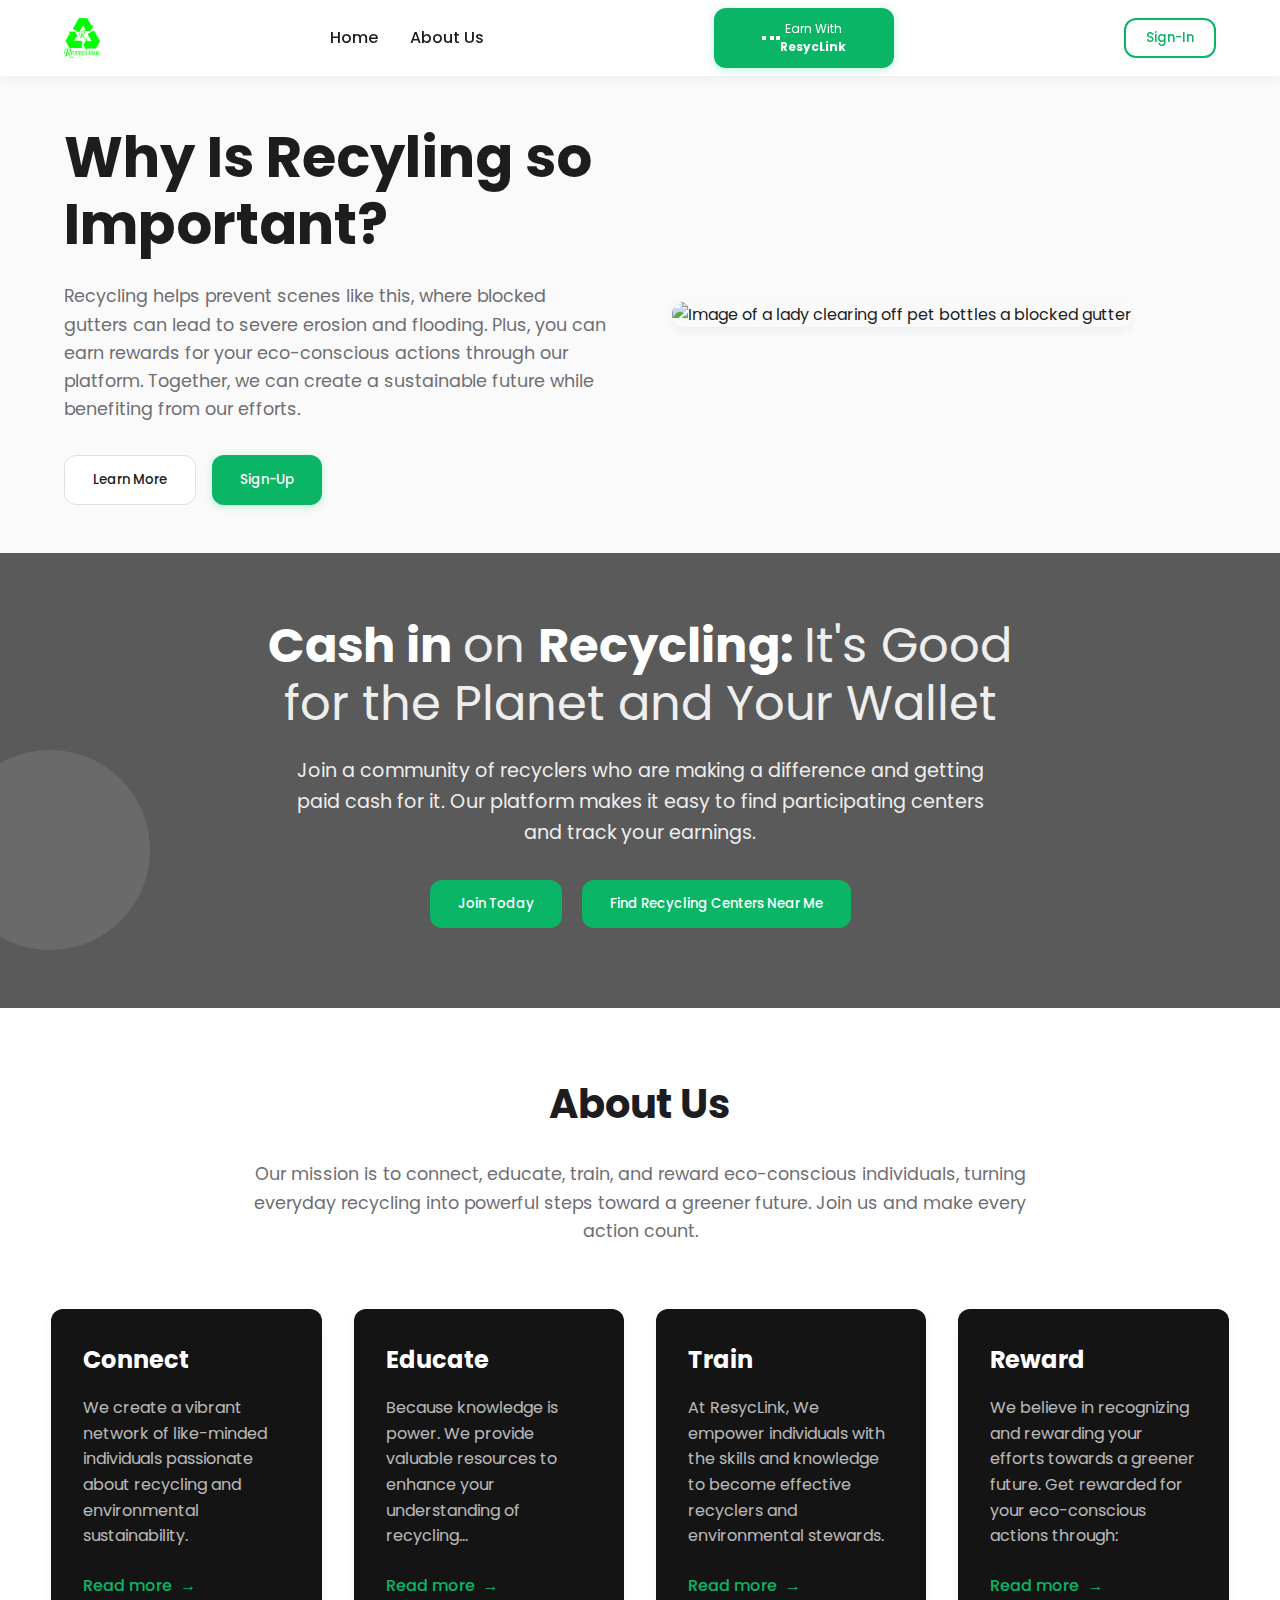
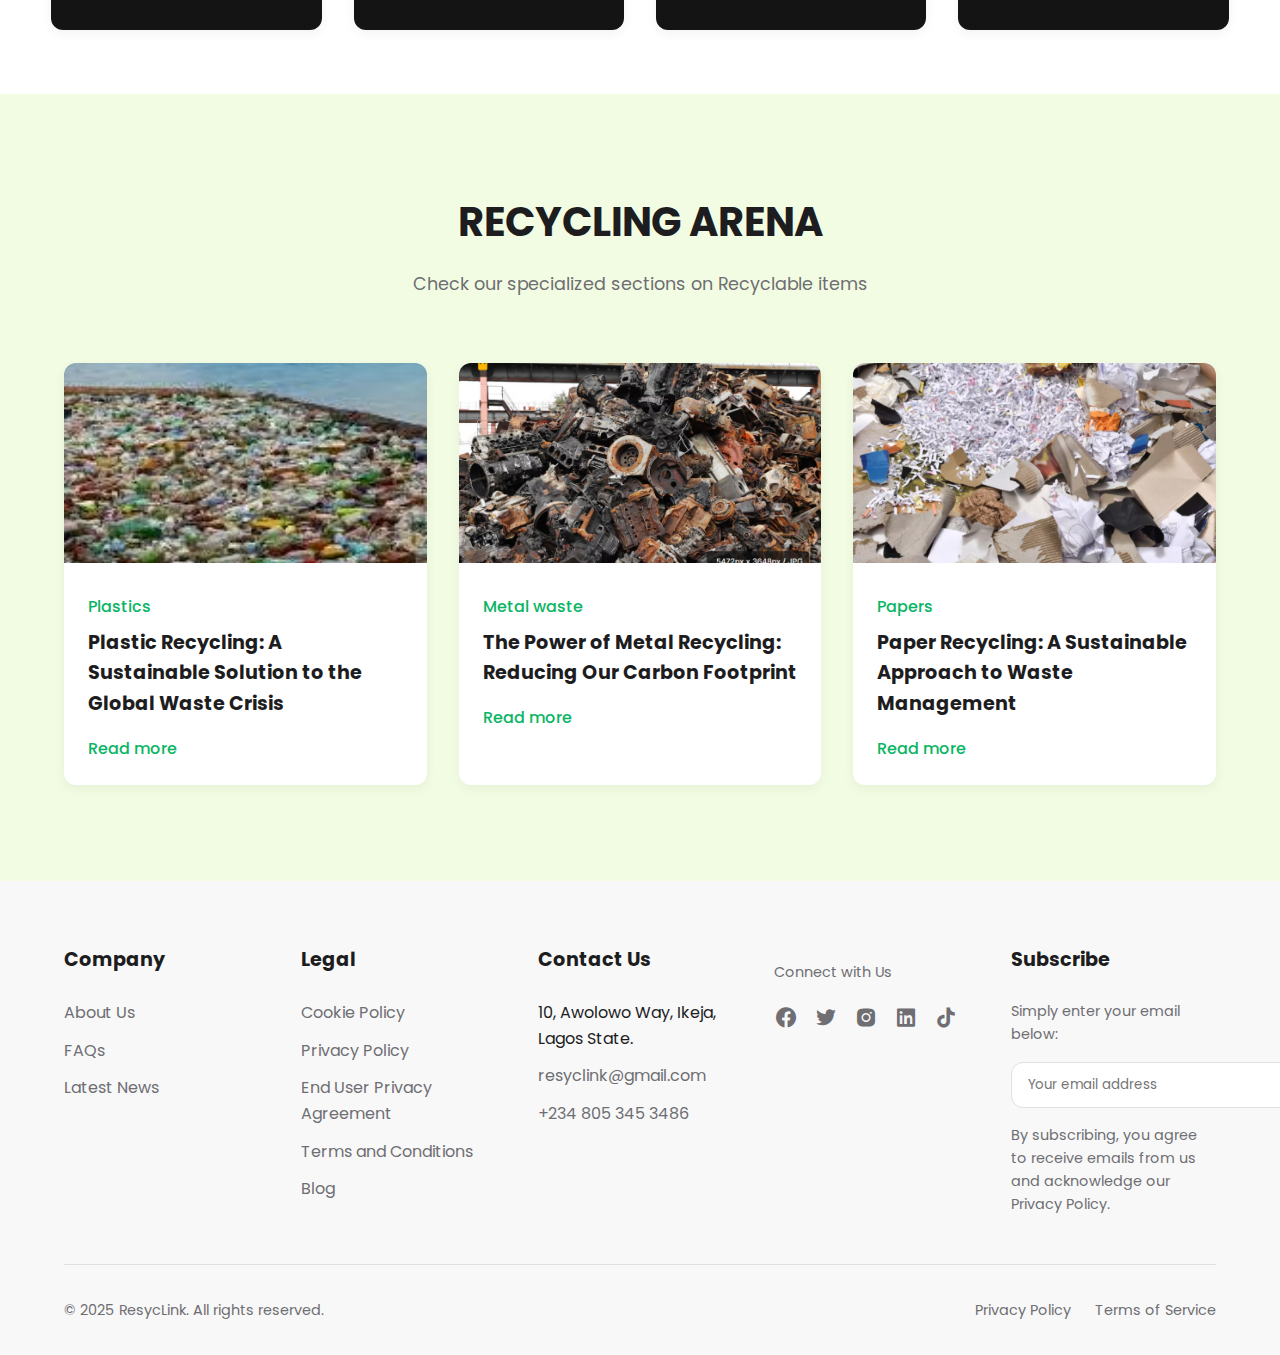
==== commit 2872cf76: "ui-design modified and a few renaming of files" ====
--- a/index.html
+++ b/index.html
@@ -1,158 +1,126 @@
 <!DOCTYPE html>
 <html lang="en">
-    <head>
-        <meta charset="UTF-8">
-        <meta name="viewport" content="width=device-width, initial-scale=1.0">
-        <link rel="stylesheet" href="./css/optimized.css">
-        <title>ResycLink</title>
-       <!-- icons link -->
-        <link rel="stylesheet" href="boxicons.min.css">
-        <link rel="stylesheet" href="https://cdn.jsdelivr.net/npm/boxicons@latest/css/boxicons.min.css">
-
-       
-    </head>
-
-    <body>
-        <!-- HEADER SECTION STARTS -->
-        <!-- <header>
-            <nav>
-                 -->
-                <!-- logo -->
-                 <!-- <img id="mainLogo" src="./R1.png" alt="ResycLink logo">
-                
-         
-                <ul>
-                    <li><a href="#">Home</a></li>
-                    <li><a href="#about-us-section">About Us</a></li>
-                </ul>
-                <button class="resyc-button" onclick="location.href = '#hero2-cash-in' " class="clickable-button">
-                    <div class="Rs-logo">
-                      <div class="Rs-logo-square"></div>
-                      <div class="Rs"></div>
-                      <div class="Rs-logo-square"></div>
-                      <div class="Rs-logo-square"></div>
-                    </div>
-                    
-                    <div class="button-text">
-                        <span>Earn With</span>
-                        <span id="Resyc">ResycLink</span>
-                    </div>
-                </button>
-        
-                
-                <div id="recycling-points">
-                   <input type="search" name="recycling-points" id="search-researcher" placeholder="Search Recycler near me">
-                    
-                </div>
-                
-            </nav>
-        </header>
-         -->
-         <nav>
-            <!-- logo -->
-            <img id="mainLogo" src="./images/rescylink-logo.png" alt="ResycLink logo">
-        
-            <ul>
-                <li><a href="#">Home</a></li>
-                <li><a href="#about-us-section">About Us</a></li>
-            </ul>
-            <button class="resyc-button" onclick="location.href = '#hero2-cash-in'" class="clickable-button">
-                <div class="Rs-logo">
-                    <div class="Rs-logo-square"></div>
-                    <div class="Rs"></div>
-                    <div class="Rs-logo-square"></div>
-                    <div class="Rs-logo-square"></div>
-                </div>
-                <div class="button-text">
-                    <span>Earn With</span>
-                    <span id="Resyc">ResycLink</span>
-                </div>
-            </button>
-        
-            <div id="sign-in">
-                <button class="sign-in-button" onclick="location.href = './log-in.html'">Sign-In</button>
-            </div>
-        </nav>
-        
-
-        <section class="hero-section">
-            <div class="hero-section__texts">
-                <h1>Why Is Recyling so Important?</h1>
-               
-                <p>
-                    Recycling helps prevent scenes like this, where blocked gutters can lead to severe erosion and flooding.
-                    Plus, you can earn rewards for your eco-conscious actions through our platform. 
-                    Together, we can create a sustainable future while benefiting from our efforts.
-                </p>
-               
-                <div class="hero-section__buttons">
-                    <button class="learn-more"><a href="./learnMoreRecyclingBlog.html" target="_blank" rel="noopener noreferrer">Learn More</a></button>
-                    <button class="sign-up"> <a href="./create-account.html" target="_blank" rel="noopener noreferrer">Sign-Up</a></button>
-                </div>
-            </div>
-            <div class="hero-section__image">
-                <img src="./images/Why-Recyling-is-important.jpg" alt="Image of a lady clearing off pet bottles a blocked gutter " >
-                <div class="hero-section__caption">Image of a lady clearing off pet bottles from a blocked gutter</div>
-            </div>
-        </section>
-
-        <section class="hero2" id="hero2-cash-in">
-            
-            <div class="hero2-container">
-    
-                <div class="hero-text" >
-                    <h1>Cash in <span>on </span>Recycling: <span>It's Good for the Planet and Your Wallet</span></h1>
-                    <p>Join a community of recyclers who are making a difference and getting paid cash for it.
-                         Our platform makes it easy to find participating centers and track your earnings.
-                    </p>
-                    <button class="hero-btn">Join Today</button>
-                    <button class="hero-btn"><a href="./recyclers.html">Find Recycling Centers Near Me</a></button>
-                    
-                </div>
-                
-            </div>
-
-        </section> 
-        
-
-        
-        <!-- About US starts here -->
-        <section class="about-us" id="about-us-section">
-            <div class="about-container" id="about-h1">
-               
-                    <h1>About Us</h1>
-                    <p class="about-text">
-                        Our mission is to connect, educate, train, and reward eco-conscious individuals, turning everyday recycling into powerful steps toward a greener future. Join us and make every action count.
-                    </p>
-                    <button>Learn More</button>
-                
-            </div>
-      
-            <div class="cards">
-              <div class="card" id="connect">
+
+<head>
+    <meta charset="UTF-8">
+    <meta name="viewport" content="width=device-width, initial-scale=1.0">
+    <title>ResycLink</title>
+    <link rel="stylesheet" href="https://cdn.jsdelivr.net/npm/boxicons@latest/css/boxicons.min.css">
+    <link rel="preconnect" href="https://fonts.googleapis.com">
+    <link rel="preconnect" href="https://fonts.gstatic.com" crossorigin>
+    <link rel="stylesheet" href="./css/optimized.css">
+    <link
+        href="https://fonts.googleapis.com/css2?family=Poppins:ital,wght@0,100;0,200;0,300;0,400;0,500;0,600;0,700;0,800;0,900;1,100;1,200;1,300;1,400;1,500;1,600;1,700;1,800;1,900&family=Shadows+Into+Light&display=swap"
+        rel="stylesheet">      
+</head>
+
+<body>
+    <nav>
+        <!-- logo -->
+        <img id="mainLogo" src="./images/rescylink-logo.png" alt="ResycLink logo">
+
+        <ul>
+            <li><a href="#">Home</a></li>
+            <li><a href="#about-us-section">About Us</a></li>
+        </ul>
+        <button class="resyc-button" onclick="location.href = '#hero2-cash-in'" class="clickable-button">
+            <div class="Rs-logo">
+                <div class="Rs-logo-square"></div>
+                <div class="Rs"></div>
+                <div class="Rs-logo-square"></div>
+                <div class="Rs-logo-square"></div>
+            </div>
+            <div class="button-text">
+                <span>Earn With</span>
+                <span id="Resyc">ResycLink</span>
+            </div>
+        </button>
+
+        <div id="sign-in">
+            <button class="sign-in-button" onclick="location.href = './log-in.html'">Sign-In</button>
+        </div>
+    </nav>
+
+
+    <section class="hero-section">
+        <div class="hero-section__texts">
+            <h1>Why Is Recyling so Important?</h1>
+
+            <p>
+                Recycling helps prevent scenes like this, where blocked gutters can lead to severe erosion and flooding.
+                Plus, you can earn rewards for your eco-conscious actions through our platform.
+                Together, we can create a sustainable future while benefiting from our efforts.
+            </p>
+
+            <div class="hero-section__buttons">
+                <button class="learn-more"><a href="./learnMoreRecyclingBlog.html" target="_blank"
+                        rel="noopener noreferrer">Learn More</a></button>
+                <button class="sign-up"> <a href="./create-account.html" target="_blank"
+                        rel="noopener noreferrer">Sign-Up</a></button>
+            </div>
+        </div>
+        <div class="hero-section__image">
+            <img src="https://plus.unsplash.com/premium_photo-1683133531613-6a7db8847c72?q=80&w=2671&auto=format&fit=crop&ixlib=rb-4.0.3&ixid=M3wxMjA3fDB8MHxwaG90by1wYWdlfHx8fGVufDB8fHx8fA%3D%3D"
+                alt="Image of a lady clearing off pet bottles a blocked gutter ">
+
+        </div>
+    </section>
+
+    <section class="hero2" id="hero2-cash-in">
+
+        <div class="hero2-container">
+
+            <div class="hero-text">
+                <h1>Cash in <span>on </span>Recycling: <span>It's Good for the Planet and Your Wallet</span></h1>
+                <p>Join a community of recyclers who are making a difference and getting paid cash for it.
+                    Our platform makes it easy to find participating centers and track your earnings.
+                </p>
+                <button class="hero-btn">Join Today</button>
+                <button class="hero-btn"><a href="./recyclers.html">Find Recycling Centers Near Me</a></button>
+
+            </div>
+
+        </div>
+
+    </section>
+
+
+
+    <!-- About US starts here -->
+    <section class="about-us" id="about-us-section">
+        <div class="about-container" id="about-h1">
+
+            <h1>About Us</h1>
+            <p class="about-text">
+                Our mission is to connect, educate, train, and reward eco-conscious individuals, turning everyday
+                recycling into powerful steps toward a greener future. Join us and make every action count.
+            </p>
+            <!-- <button>Learn More</button> -->
+
+        </div>
+
+        <div class="cards">
+            <div class="card" id="connect">
                 <i class="ri-global-line"></i>
                 <h3>Connect</h3>
                 <p>
-                    We create a vibrant network of like-minded individuals 
-                    passionate about recycling and environmental sustainability. 
-                </p>
-                <a href="#" class="read-more"
-                  >Read more <span class="arrow">→</span></a
-                >
-              </div>
-      
-              <div class="card" id="educate">
+                    We create a vibrant network of like-minded individuals
+                    passionate about recycling and environmental sustainability.
+                </p>
+                <a href="#" class="read-more">Read more <span class="arrow">→</span></a>
+            </div>
+
+            <div class="card" id="educate">
                 <i class="ri-sun-line"></i>
                 <h3>Educate</h3>
                 <p>
-                    Because knowledge is power. We provide valuable resources to enhance 
+                    Because knowledge is power. We provide valuable resources to enhance
                     your understanding of recycling...
-                <a href="#" class="read-more"
-                  >Read more <span class="arrow">→</span></a
-                >
-              </div>
-      
-              <div class="card" id="train">
+                </p>
+                <a href="#" class="read-more">Read more <span class="arrow">→</span></a>
+            </div>
+
+            <div class="card" id="train">
                 <i class="ri-grid-line"></i>
                 <h3>Train</h3>
                 <p>
@@ -160,136 +128,122 @@
                     We empower individuals with the skills and knowledge to
                     become effective recyclers and environmental stewards.
                 </p>
-                <a href="#" class="read-more"
-                  >Read more <span class="arrow">→</span></a
-                >
-              </div>
-      
-              <div class="card" id="reward">
+                <a href="#" class="read-more">Read more <span class="arrow">→</span></a>
+            </div>
+
+            <div class="card" id="reward">
                 <i class="ri-award-line"></i>
                 <h3>Reward</h3>
-                <p>We believe in recognizing and rewarding your efforts towards a greener future. 
+                <p>We believe in recognizing and rewarding your efforts towards a greener future.
                     Get rewarded for your eco-conscious actions through:
                 </p>
-                <a href="#" class="read-more"
-                  >Read more <span class="arrow">→</span></a
-                >
-              </div>
-            </div>
-          </section>
-
-
-        <!-- RECYCLING ARENA SECTION STARTS -->
-        <section class="recycling-arena" id="recycling-arena-blog">
-            <div class="recycling-arena__heading">
-                <h2>RECYCLING ARENA</h2>
-                <p>Check our specialized sections on Recyclable items</p>
-            </div>
-        
-            <div class="recyclable-items">
-                <div class="plastics">
-                    <img src="./images/plastic-on-ocean.jpg" alt="plastics floating on the sea">
-                    <p>Plastics</p>
-                    <h3>Plastic Recycling: A Sustainable Solution to the Global Waste Crisis</h3>
-                    <a href="./plasticblog.html">Read more</a>
-                    <!-- <div class="texts">   
-                    </div> -->
-                
+                <a href="#" class="read-more">Read more <span class="arrow">→</span></a>
+            </div>
+        </div>
+    </section>
+
+
+    <!-- RECYCLING ARENA SECTION STARTS -->
+    <section class="recycling-arena" id="recycling-arena-blog">
+        <div class="recycling-arena__heading">
+            <h2>RECYCLING ARENA</h2>
+            <p>Check our specialized sections on Recyclable items</p>
+        </div>
+
+        <div class="recyclable-items">
+            <div class="plastics">
+                <img src="./images/plastic-on-ocean.jpg" alt="plastics floating on the sea">
+                <p>Plastics</p>
+                <h3>Plastic Recycling: A Sustainable Solution to the Global Waste Crisis</h3>
+                <a href="./plasticblog.html">Read more</a>
+            </div>
+            <div class="metals">
+                <div>
+                    <img src="./images/metals.png" alt="picture showing metal waste">
+                    <p>Metal waste</p>
+                    <h3>The Power of Metal Recycling: Reducing Our Carbon Footprint</h3>
+                    <a href="./metalRecycling.html" class="anchor">Read more</a>
                 </div>
-                <div class="metals">
-                    <div>
-                        <img src="./images/metals.png" alt="picture showing metal waste">
-                        <p>Metal waste</p>
-                        <h3>The Power of Metal Recycling: Reducing Our Carbon Footprint</h3>
-                        <a href="./metalRecycling.html" class="anchor">Read more</a>
-                        <div class="texts">
-                            
-                        </div>
-                    </div>
+            </div>
+            <div class="paper">
+                <img src="./images/paper-image.png" alt="paper image">
+                <p>Papers</p>
+                <h3>Paper Recycling: A Sustainable Approach to Waste Management</h3>
+                <a href="./paperRecyclingBlog.html">Read more</a>
+            </div>
+            <!-- <div class="e-waste">
+                <img src="./images/e-waste.png" alt="picture showing electronic waste">
+                <p>E-waste</p>
+                <h3>Taming the Tech Tide: Why E-Waste Recycling Matters More Than Ever</h3>
+                <a href="./mainBlog1.html">Read more</a>
+            </div> -->
+        </div>
+    </section>
+    <!--xx-- RECYCLING ARENA SECTION ENDS --xx-->
+    
+    <!-- FOOTER SECTION STARTS -->
+    <footer class="footer">
+        <div class="footer-container">
+            <div class="footer-section">
+                <h2>Company</h2>
+                <ul>
+                    <li><a href="#about-us-section">About Us</a></li>
+                    <li><a href="#">FAQs</a></li>
+                    <li><a href="#">Latest News</a></li>
+                </ul>
+            </div>
+            <div class="footer-section">
+                <h2>Legal</h2>
+                <ul>
+                    <li><a href="#">Cookie Policy</a></li>
+                    <li><a href="#">Privacy Policy</a></li>
+                    <li><a href="#">End User Privacy Agreement</a></li>
+                    <li><a href="#">Terms and Conditions</a></li>
+                    <li><a href="#recycling-arena-blog">Blog</a></li>
+                </ul>
+            </div>
+            <div class="footer-section">
+                <h2>Contact Us</h2>
+                <ul>
+                    <li>10, Awolowo Way, Ikeja, Lagos State.</li>
+                    <li><a href="mailto:resyclink@gmail.com">resyclink@gmail.com</a></li>
+                    <li><a href="tel:+2348053453486">+234 805 345 3486</a></li>
+                </ul>
+            </div>
+            <div class="footer-section">
+                <p>Connect with Us</p>
+                <div class="icons">
+                    <a href="#"><i class='bx bxl-facebook-circle'></i></a>
+                    <a href="#"><i class='bx bxl-twitter'></i></a>
+                    <a href="#"><i class='bx bxl-instagram-alt'></i></a>
+                    <a href="#"><i class='bx bxl-linkedin-square'></i></a>
+                    <a href="#"><i class='bx bxl-tiktok'></i></i></a>
                 </div>
-                <div class="paper">
-                    <img src="./images/paper-image.png" alt="paper image">
-                    <p>Papers</p>
-                    <h3>Paper Recycling: A Sustainable Approach to Waste Management</h3>
-                    <a href="./paperRecyclingBlog.html">Read more</a>
-                </div>
-                <div class="e-waste">
-
-                    <img src="./images/e-waste.png" alt="picture showing electronic waste">
-                    <p>E-waste</p>
-                    <h3>Taming the Tech Tide: Why E-Waste Recycling Matters More Than Ever</h3>
-                    <a href="./mainBlog1.html">Read more</a>
-
-                    <!-- <div class="texts"> 
-                    </div> -->
-                </div>
-            </div>
-        </section>
-        <!--xx-- RECYCLING ARENA SECTION ENDS --xx-->
-        <!-- FOOTER SECTION STARTS -->
-        <footer class="footer">
-            <div class="footer-container">
-                <div class="footer-section">
-                    <h2>Company</h2>
-                    <ul>
-                        <li><a href="#about-us-section">About Us</a></li>
-                        <li><a href="#">FAQs</a></li>
-                        <li><a href="#">Latest News</a></li>
-                    </ul>
-                </div>
-                <div class="footer-section">
-                    <h2>Legal</h2>
-                    <ul>
-                        <li><a href="#">Cookie Policy</a></li>
-                        <li><a href="#">Privacy Policy</a></li>
-                        <li><a href="#">End User Privacy Agreement</a></li>
-                        <li><a href="#">Terms and Conditions</a></li>
-                        <li><a href="#recycling-arena-blog">Blog</a></li>
-                    </ul>
-                </div>
-                <div class="footer-section">
-                    <h2>Contact Us</h2>
-                    <ul>
-                        <li>10, Awolowo Way, Ikeja, Lagos State.</li>
-                        <li><a href="mailto:resyclink@gmail.com">resyclink@gmail.com</a></li>
-                        <li><a href="tel:+2348053453486">+234 805 345 3486</a></li>
-                    </ul>
-                </div>
-                <div class="footer-section">
-                    <p>Connect with Us</p>
-                    <div class="icons">
-                        <a href="#"><i class='bx bxl-facebook-circle'></i></a>
-                        <a href="#"><i class='bx bxl-twitter'></i></a>
-                        <a href="#"><i class='bx bxl-instagram-alt'></i></a>
-                        <a href="#"><i class='bx bxl-linkedin-square'></i></a>
-                        <a href="#"><i class='bx bxl-tiktok'></i></i></a>
-                    </div>
-                    
-                </div>
-                <div class="footer-section">
-                    <h2>Subscribe</h2>
-                    <p>Simply enter your email below:</p>
-                    <form>
-                        <input type="email" placeholder="Your email address" required>
-                        <button type="submit">Subscribe</button>
-                    </form>
-                    <p>By subscribing, you agree to receive emails from us and acknowledge our Privacy Policy.</p>
-                </div>
-            </div>
-            <div class="footer-bottom">
-                
-                <p>&copy; 2025 ResycLink. All rights reserved.</p>
-                <ul>
-                    <li><a href="#">Privacy Policy</a></li>
-                    <li><a href="#">Terms of Service</a></li>
-                </ul>
-                
-            </div>
-        </footer>
-         <!--xx-- FOOTER SECTION ENDS --xx-->
-        <button id="scrollToTop" class="scroll-top-btn" title="Back to Top">⬆ Scroll to Top</button>
-        <!-- <script type="module" src="./regLogFirebaseAuth.js"></script> -->
-        <script type="module" src="./js/script.js"></script>
-    </body>
-    
+
+            </div>
+            <div class="footer-section">
+                <h2>Subscribe</h2>
+                <p>Simply enter your email below:</p>
+                <form>
+                    <input type="email" placeholder="Your email address" required>
+                    <button type="submit">Subscribe</button>
+                </form>
+                <p>By subscribing, you agree to receive emails from us and acknowledge our Privacy Policy.</p>
+            </div>
+        </div>
+        <div class="footer-bottom">
+
+            <p>&copy; 2025 ResycLink. All rights reserved.</p>
+            <ul>
+                <li><a href="#">Privacy Policy</a></li>
+                <li><a href="#">Terms of Service</a></li>
+            </ul>
+
+        </div>
+    </footer>
+    <!--xx-- FOOTER SECTION ENDS --xx-->
+    <button id="scrollToTop" class="scroll-top-btn" title="Back to Top">⬆ </button>
+    <script src="./js/script.js"></script>
+</body>
+
 </html>--- a/css/optimized.css
+++ b/css/optimized.css
@@ -1,932 +1,695 @@
-/* Global Styles */
+:root {
+  --main-green: #0ab565;
+  --light-green: #F2FCE2;
+  --dark-green: #0C7148;
+  --accent-green: #60E99C;
+  --neutral: #FAFAFA;
+  --text-dark: #1D1D1F;
+  --text-gray: #6E6E73;
+  --shadow: 0 4px 12px rgba(0, 0, 0, 0.05);
+  --radius: 12px;
+  --transition: all 0.3s ease;
+}
+
 * {
   margin: 0;
   padding: 0;
   box-sizing: border-box;
+  font-family: Poppins;
 }
 
 body {
-  /* min-width: 100vh; */
-  /* padding: 1rem; */
+  padding: 0;
+  margin: 0;
+  width: 100%;
+  height: 100vh;
   overflow-x: hidden;
-  color: rgb(39, 134, 54);
-  /* background-color: #f5f5dc; */
-}
-
-body p {
-  color: black;
-  line-height: 1.5;
-}
-section{
-  /* padding: 1rem; */
-  transition: background-color 0.2s ease-out;
-
-}
-ul {
+  background-color: white;
+  color: var(--text-dark);
+  line-height: 1.6;
+}
+
+nav {
+  display: flex;
+  align-items: center;
+  justify-content: space-between;
+  padding: 0.5rem 5%;
+  background-color: white;
+  box-shadow: var(--shadow);
+  position: sticky;
+  top: 0;
+  z-index: 100;
+}
+
+#mainLogo {
+  height: 40px;
+}
+
+nav ul {
+  display: flex;
   list-style: none;
-}
-
-a {
-  color: black;
+  gap: 2rem;
+}
+
+nav ul li a {
   text-decoration: none;
-  transition: color 0.2s ease-in-out;
-}
-a:hover {
-  color: blue;
-  text-decoration: underline;
-}
-
-/* Navigation */
-nav {
-  text-decoration: none;
-  font-family: Arial, sans-serif;
-  font-weight: bold;
-  border: 2px solid #fff;
-  transition: all 0.1s ease-out;
-  position: fixed;
-  top: 0;
+  color: var(--text-dark);
+  font-weight: 500;
+  transition: var(--transition);
+  padding: 0.5rem 0;
+  position: relative;
+}
+
+nav ul li a:after {
+  content: '';
+  position: absolute;
+  width: 0;
+  height: 2px;
+  bottom: 0;
   left: 0;
+  background-color: var(--main-green);
+  transition: var(--transition);
+}
+
+nav ul li a:hover:after {
   width: 100%;
-  background-color: #51d15f; 
-  display: flex;
-  justify-content: space-evenly;
+}
+
+.resyc-button {
+  display: flex;
   align-items: center;
-  z-index: 100;
-}
-
-nav img{ 
-  color:#385f35;
-  background-color:#385f35;
-  padding: 10px;
-  margin:10px;
-  border-radius: 50%;
-  height: 60px;
-  width:60px;
-}
-
-#mainLogo{
-  font-size: 30px;
-  margin-right: 20px;
-  height: 80px;
-  width: 80px;
-}
-nav ul {
-  display: flex;
-  width: max-content;
-}
-nav ul li {
-  margin-left: 20px;
-  position: relative;
-}
-nav ul li a {
-  color: green;
-  font-size: 18px;
-}
-nav ul li a:hover {
-  color: #00a4ef;
-}
-nav ul li#home {
-  margin-right: 8rem;
-}
-#recycling-points input,
-#recycling-points button {
-  border-radius: 15px;
-  padding: 7px 14px;
-}
-#recycling-points input {
-  margin-right: 10px;
-} */
-
-#sign-in {
-margin-left: auto;
-}
-
-.sign-in-button {
-padding: 10px 20px;
-border: none;
-background: #54753A;
-color: #00FF00;
-font-size: 1rem;
-cursor: pointer;
-border-radius: 15px;
-transition: background-color 0.3s ease, transform 0.3s ease;
-}
-
-.sign-in-button:hover {
-background-color: #45a049;
-transform: scale(1.05);
-}
-
-/* Responsive Breakpoints */
-@media (max-width: 768px) {
-nav {
-    flex-direction: column;
-    align-items: flex-start;
-}
-
-nav ul {
-    flex-direction: column;
-    gap: 1rem;
-}
-
-#sign-in {
-    margin-top: 1rem;
-}
-}
-/* Recyc-button Styles */
-.resyc-button {
-  display: flex;
-  align-items: center;
+  background-color: var(--main-green);
+  color: white;
+  border: none;
+  padding: 0.75rem 3rem;
+  border-radius: var(--radius);
   cursor: pointer;
-  width: 150px;
-  background-color: #385f35;
-  color: #fff;
-  font-family: Arial, sans-serif;
-  font-weight: bold;
-  border: 3px solid #fff;
-  border-radius: 20px;
-  outline: 3px solid #000;
-  box-shadow: 5px 5px 0 #00a4ef;
-  transition: all 0.1s ease-out;
-  padding: 0 15px;
-  position: relative;
-  overflow: hidden;
-}
-.resyc-button::before {
-  content: "";
-  position: absolute;
-  top: 0;
-  left: -100%;
-  width: 100%;
-  height: 100%;
-  background: linear-gradient(90deg, transparent, rgba(255,255,255,0.8), transparent);
-  z-index: 1;
-  opacity: 0;
-}
-@keyframes slide {
-  0% { left: -100%; }
-  100% { left: 100%; }
-}
-.resyc-button:hover::before {
-  opacity: 1;
-  animation: slide 2s infinite;
-}
+  transition: var(--transition);
+  box-shadow: 0 2px 8px rgba(44, 216, 137, 0.3);
+}
+
 .resyc-button:hover {
-  transform: translate(-4px, -4px);
-  box-shadow: 10px 10px 0 #000;
-  background-color: #54753a;
-  color: #32660858;
-}
-.resyc-button:active {
-  transform: translate(4px, 4px);
-  box-shadow: none;
-  background-color: #fff;
-  color: #10d64c;
-  border-color: #000;
-}
-
-/* Rs-logo and Button Text */
+  background-color: var(--dark-green);
+  transform: translateY(-2px);
+}
+
 .Rs-logo {
-  display: grid;
-  grid-template-columns: repeat(2, 1fr);
-  gap: 1px;
-  width: 26px;
-  height: 26px;
-  margin-right: 8px;
-  transition: transform 0.2s ease-out;
-  z-index: 1;
-}
-.resyc-button:hover .Rs-logo {
-  transform: rotate(-10deg) scale(1.1);
-}
-.resyc-button:active .Rs-logo {
-  transform: rotate(10deg) scale(0.9);
-}
-.Rs-logo-square {
-  width: 80%;
-  height: 80%;
-}
-.Rs-logo-square:nth-child(1) { background-color: #d8b2a7; }
-.Rs-logo-square:nth-child(2) { background-color: #7fba00; }
-.Rs-logo-square:nth-child(3) { background-color: #1ce80a; }
-.Rs-logo-square:nth-child(4) { background-color: #ffb900; }
-.button-text {
-  display: flex;
-  flex-direction: column;
-  line-height: 1.2;
-  transition: transform 0.2s ease-out;
-  z-index: 1;
-}
-.button-text #Resyc { color: #1ce80a; }
-.resyc-button:hover .button-text { transform: skew(-5deg); }
-.resyc-button:active .button-text { transform: skew(5deg); }
-.button-text span:first-child { font-size: 11px; }
-.button-text span:last-child { font-size: 16px; }
-
-/* Nav ends here */
-
-/* Hero Section starts here*/
-.hero-section {
-  display: flex;
-  flex-direction: column;
+  display: flex;
   align-items: center;
   justify-content: center;
-  padding: 2rem;
-  margin-top: 5.8rem;
+  gap: 2px;
+}
+
+.Rs-logo-square {
+  width: 4px;
+  height: 4px;
+  background-color: white;
+}
+
+.Rs {
+  font-weight: bold;
+  font-size: 14px;
+  color: white;
+}
+
+.button-text {
+  display: flex;
+  flex-direction: column;
+  font-size: 12px;
+}
+
+#Resyc {
+  font-weight: bold;
+}
+
+.sign-in-button {
+  background-color: transparent;
+  color: var(--main-green);
+  border: 2px solid var(--main-green);
+  padding: 0.5rem 1.25rem;
+  border-radius: var(--radius);
+  cursor: pointer;
+  font-weight: 500;
+  transition: var(--transition);
+}
+
+.sign-in-button:hover {
+  background-color: var(--light-green);
+  color: var(--dark-green);
+}
+
+.hero-section {
+  display: flex;
+  align-items: center;
+  justify-content: space-between;
+  padding: 3rem 5%;
+  gap: 4rem;
+  background-color: var(--neutral);
+}
+
+.hero-section__texts {
+  flex: 1;
+  max-width: 600px;
+}
+
+.hero-section__texts h1 {
+  font-size: 3.5rem;
+  font-weight: 700;
+  margin-bottom: 1.5rem;
+  line-height: 1.2;
+  color: var(--text-dark);
+}
+
+.hero-section__texts p {
+  color: var(--text-gray);
+  margin-bottom: 2rem;
+  font-size: 1.1rem;
+}
+
+.hero-section__buttons {
+  display: flex;
+  gap: 1rem;
+}
+
+.learn-more,
+.sign-up {
+  padding: 0.875rem 1.75rem;
+  border-radius: var(--radius);
+  font-weight: 500;
+  cursor: pointer;
+  transition: var(--transition);
+}
+
+.learn-more {
+  background-color: white;
+  color: var(--text-dark);
+  border: 1px solid #E0E0E0;
+}
+
+.learn-more a,
+.sign-up a {
+  text-decoration: none;
+  color: inherit;
+}
+
+.learn-more:hover {
+  border-color: var(--main-green);
+  background-color: var(--light-green);
+}
+
+.sign-up {
+  background-color: var(--main-green);
+  color: white;
+  border: none;
+  box-shadow: 0 2px 8px rgba(44, 216, 137, 0.3);
+}
+
+.sign-up:hover {
+  background-color: var(--dark-green);
+  transform: translateY(-2px);
+}
+
+.hero-section__image {
+  flex: 1;
+  position: relative;
+  height: 100%;
+}
+
+.hero-section__image img {
+  width: 600px;
+  height: 400px;
+  border-radius: var(--radius);
+  box-shadow: var(--shadow);
+  object-fit: cover;
+}
+
+.hero-section__caption {
+  position: absolute;
+  bottom: -1.5rem;
+  left: 50%;
+  transform: translateX(-50%);
+  background-color: white;
+  padding: 0.75rem 1.5rem;
+  border-radius: var(--radius);
+  font-size: 0.9rem;
+  color: var(--text-gray);
+  box-shadow: var(--shadow);
+  white-space: nowrap;
+}
+
+.hero2 {
+  width: 100%;
+  background-image: url('https://plus.unsplash.com/premium_photo-1683072005067-455d56d323b4?q=80&w=2670&auto=format&fit=crop&ixlib=rb-4.0.3&ixid=M3wxMjA3fDB8MHxwaG90by1wYWdlfHx8fGVufDB8fHx8fA%3D%3D');
+  background-color: rgba(17, 17, 17, 0.696);
+  background-blend-mode: overlay;
+  padding: 4rem 4%;
+  color: white;
+  overflow: hidden;
+  background-size: cover;
+}
+
+.hero2:before {
+  content: '';
+  position: absolute;
+  width: 300px;
+  height: 300px;
+  background-color: rgba(255, 255, 255, 0.1);
+  border-radius: 50%;
+  top: -100px;
+  right: -100px;
+}
+
+.hero2:after {
+  content: '';
+  position: absolute;
+  width: 200px;
+  height: 200px;
+  background-color: rgba(255, 255, 255, 0.1);
+  border-radius: 50%;
+  bottom: -50px;
+  left: -50px;
+}
+
+.hero2-container {
+
+  max-width: 800px;
+  margin: 0 auto;
+  position: relative;
+  z-index: 2;
+}
+
+.hero-text {
   text-align: center;
 }
 
-.hero-section__texts {
-    max-width: 800px;
-    margin-bottom: 2rem;
-}
-
-.hero-section__texts h1 {
-    font-size: 2.5rem;
-    color: #2c3e50;
-    margin-bottom: 1rem;
-}
-
-.hero-section__texts p {
-    font-size: 1.125rem;
-    line-height: 1.6;
-    color: #333;
-    margin-bottom: 2rem;
-}
-
-.hero-section__buttons {
-    display: flex;
-    gap: 1rem;
-    justify-content: center;
-}
-
-.hero-section__buttons button {
-    padding: 0.75rem 1.5rem;
-    border-radius: 5px;
-    border: none;
-    background-color: #4CAF50;
-    color: white;
-    font-size: 1rem;
-    cursor: pointer;
-    transition: background-color 0.3s ease, transform 0.3s ease;
-}
-
-.hero-section__buttons button a {
-    color: white;
-    text-decoration: none;
-}
-
-.hero-section__buttons button:hover {
-    background-color: #45a049;
-    transform: scale(1.05);
-}
-
-.hero-section__buttons .sign-up {
-    background-color: #008CBA;
-}
-
-.hero-section__buttons .sign-up:hover {
-    background-color: #007bb5;
-}
-
-.hero-section__image {
-    position: relative;
-    width: 100%;
-    max-width: 800px;
-    margin-top: 2rem;
-}
-
-.hero-section__image img {
-    width: 100%;
-    height: auto;
-    border-radius: 10px;
-    box-shadow: 0 4px 8px rgba(0, 0, 0, 0.1);
-    transition: transform 0.3s ease, box-shadow 0.3s ease;
-}
-
-.hero-section__image img:hover {
-    transform: scale(1.05);
-    box-shadow: 0 8px 16px rgba(0, 0, 0, 0.2);
-}
-
-.hero-section__caption {
-    margin-top: 1rem;
-    font-size: 1rem;
-    color: #555;
-}
-
-/* Responsive Breakpoints */
-@media (max-width: 768px) {
-  .hero-section__texts h1 {
-      font-size: 2rem;
-  }
-
-  .hero-section__texts p {
-      font-size: 1rem;
-  }
-
-  .hero-section__buttons {
-      flex-direction: column;
-      gap: 0.5rem;
-  }
-}
-
-@media (max-width: 480px) {
-  .hero-section__texts h1 {
-      font-size: 1.5rem;
-  }
-
-  .hero-section__texts p {
-      font-size: 0.875rem;
-  }
-}
-
-
-/* Hero2 Section starts from here*/
-.hero2 {
-  /* background-color: color-mix(in srgb-linear, yellow 30%, blue 20%); */
+.hero-text h1 {
+  font-size: 3rem;
+  margin-bottom: 1.5rem;
+  line-height: 1.2;
+}
+
+.hero-text span {
+  opacity: 0.9;
+  font-weight: 400;
+}
+
+.hero-text p {
+  font-size: 1.2rem;
+  margin-bottom: 2rem;
+  max-width: 700px;
+  margin-left: auto;
+  margin-right: auto;
+  opacity: 0.9;
+}
+
+.hero-btn {
+  background-color: var(--main-green);
+  color: white;
+  border: none;
+  padding: 0.875rem 1.75rem;
+  border-radius: var(--radius);
+  font-weight: 500;
+  margin: 0 0.5rem 1rem;
+  cursor: pointer;
+  transition: var(--transition);
+}
+
+.hero-btn a {
+  text-decoration: none;
+  color: inherit;
+}
+
+.hero-btn:hover {
+  transform: translateY(-2px);
+  box-shadow: 0 6px 12px rgba(0, 0, 0, 0.1);
+}
+
+.about-us {
+  padding: 4rem 4%;
+  background-color: white;
+}
+
+.about-container {
   text-align: center;
-  padding: 2.5rem;
-  color:#66A95E
-}
-
-.hero2 .hero2-container {
   max-width: 800px;
-  margin: auto;
-  background-size: cover; 
-  height: 100vh; 
-  display: flex;
-  flex-direction: column;
-  align-items: center; 
-  justify-content: center; 
-  text-align: center; 
-  
-}
-
-.hero2 h1 {
-  font-size: 3.8em;
-  margin-bottom: 3rem;
-  color:green;
-  border-left: 2rem solid green;
-  span{
-      color:burlywood;
-  }
-  /* styling at screen less than 760px */
-  @media (max-width: 760px) {
-      font-size: 3.1em;
-      margin-bottom: 2rem;
-
-  }
-
-  /* styling at screen less than 500px */
-  @media (max-width: 500px) {
-      font-size: 2.5em;
-      margin-bottom: 1.5rem;
-  }
-  
-}
-
-.hero2 p {
-  font-size: 1.3em;
-  font-weight: bold;
-  margin-bottom: 1rem;
-  color:#020f02;
-}
-
-.hero2 .hero2-container .hero-text .hero-btn{
-  background: #008000;
-  color: #E5E5D4;
+  margin: 0 auto 4rem;
+}
+
+.about-container h1 {
+  font-size: 2.5rem;
+  margin-bottom: 1.5rem;
+  color: var(--text-dark);
+}
+
+.about-text {
+  color: var(--text-gray);
+  margin-bottom: 2rem;
+  font-size: 1.1rem;
+}
+
+.about-container button {
+  background-color: var(--main-green);
+  color: white;
   border: none;
-  font-size: 0.8rem;
-  font-weight: bold;
-  padding: 10px 20px;
-  border-radius: 5px;
-  transition: background 0.3s ease;
-}
-
-
-
-.hero2 .hero2-container {
-  /* max-width: 800px; */
-  margin: auto;
-  display: flex;
-  flex-direction: column;
-  align-items: center;
-  justify-content: space-around;
-  flex-wrap: wrap;
-}
-
-
-
-
-.hero-section ul li {
-  width: calc(50% - 30px);
-  font-size: 1.2em;
-  margin: 10px 0;
-
-}
-
-
-.about-us {
-  display: flex;
-  flex-direction: column;
-  align-items: center;
-  justify-content: center;
-  width:100%;
-  /* width: calc(100% - 20px); */
-  /* background-color: #fefaed; */
-  text-align: center;
-  /* border-radius: 10px; */
-  /* box-shadow: 0 4px 10px rgba(0,0,0,0.1); */
-  animation: fadeIn 1s ease-in-out;
-  padding: 2rem;
-}
-
-.about-us .about-container {
-  display: flex;
-  flex-direction: column;
-  align-items: center;
-  justify-content: center;
-  width: 100%;
-  padding: 2rem 0;
-  margin: 1.5rem;
-  transition: background-color 0.3s ease;
-}
-
-.about-us .about-container h1 {
-  font-size: 2rem;
-  margin-top: 4rem;
-  color: #2c3e50;
-}
-
-.about-us .about-text {
-  font-size: 1.125rem;
-  line-height: 1.6;
-  padding: 4px 10px;
-  width: 100%;
-  max-width: 600px;
-  text-align: justify;
-  margin-bottom: 20px;
-  color: #333;
-}
-
-.about-us button {
-  padding: 10px 20px;
-  border: none;
-  background: #4CAF50;
-  color: white;
-  font-size: 1rem;
+  padding: 0.75rem 1.5rem;
+  border-radius: var(--radius);
+  font-weight: 500;
   cursor: pointer;
-  border-radius: 5px;
-  transition: background-color 0.3s ease, transform 0.3s ease;
-}
-
-.about-us button:hover {
-  background-color: #45a049;
-  transform: scale(1.05);
+  transition: var(--transition);
+}
+
+.about-container button:hover {
+  background-color: var(--dark-green);
+  transform: translateY(-2px);
 }
 
 .cards {
-  display: grid;
-  grid-template-columns: repeat(auto-fit, minmax(200px, 1fr));
-  gap: 20px;
-  margin: 20px;
-  align-items: center;
-  justify-content: center;
-  margin-top: 20px;
-}
-
-.card {
-  background: white;
-  text-align: left;
-  padding: 15px;
-  border-radius: 8px;
-  box-shadow: 0 2px 5px rgba(0,0,0,0.2);
-  transition: transform 0.3s ease, box-shadow 0.3s ease;
-  cursor: pointer;
-}
-
-.card:hover {
-  transform: scale(1.05);
-  box-shadow: 0 4px 10px rgba(0,0,0,0.3);
-}
-
-.card i {
-  font-size: 30px;
-  margin-bottom: 10px;
-  color: gray;
-}
-
-.read-more {
-  display: inline-block;
-  color: black;
-  background-color: antiquewhite;
-  padding: 10px;
-  border-radius: 20px;
-  text-decoration: none;
-  font-weight: bold;
-  position: relative;
-  transition: background-color 0.3s ease;
-}
-
-.read-more:hover {
-  background-color: #f0e6d6;
-}
-
-.read-more .arrow {
-  display: inline-block;
-  transition: transform 0.2s ease;
-}
-
-.read-more:hover .arrow {
-  transform: translateX(5px);
-}
-
-@keyframes fadeIn {
-  from { opacity: 0; transform: translateY(-20px); }
-  to { opacity: 1; transform: translateY(0); }
-}
-
-/* Responsive Breakpoints */
-@media (max-width: 768px) {
-  .about-us .about-container h1 {
-      font-size: 1.5rem;
-  }
-
-  .about-us .about-text {
-      font-size: 1rem;
-      width: 90%;
-  }
-
-  .cards {
-      grid-template-columns: repeat(auto-fit, minmax(150px, 1fr));
-  }
-}
-
-@media (max-width: 480px) {
-  .about-us .about-container h1 {
-      font-size: 1.25rem;
-  }
-
-  .about-us .about-text {
-      font-size: 0.875rem;
-      width: 100%;
-  }
-
-  .cards {
-      grid-template-columns: 1fr;
-  }
-}
-
-/* End of About Us */
-
-
-/* Recycling Arena Starts from Here*/
-
-.recycling-arena__heading {
-  text-align: center;
-  font-size: 2em;
-  margin-bottom: 1rem;
-  color: #2c3e50;
-}
-
-.recyclable-items {
-  margin: 2em auto;
   display: grid;
   grid-template-columns: repeat(auto-fit, minmax(250px, 1fr));
   gap: 2rem;
-  max-width: 1200px;
-  padding: 0 1rem;
-}
-
-.recyclable-items p {
-  margin: 0;
+  color: white;
+}
+
+.card {
+  background-color: rgba(0, 0, 0, 0.92);
+
+  border-radius: var(--radius);
+  padding: 2rem;
+  box-shadow: var(--shadow);
+  transition: var(--transition);
+}
+
+.card:hover {
+  transform: translateY(-5px);
+  box-shadow: 0 12px 24px rgba(0, 0, 0, 0.1);
+}
+
+.card i {
+  font-size: 2rem;
+  color: var(--main-green);
+  margin-bottom: 1rem;
+}
+
+.card h3 {
+  font-size: 1.5rem;
+  margin-bottom: 1rem;
+}
+
+.card p {
+  color: rgb(255, 255, 255);
+  opacity: 0.7;
+  margin-bottom: 1.5rem;
+}
+
+.read-more {
+  color: var(--main-green);
+  text-decoration: none;
+  font-weight: 500;
+  display: flex;
+  align-items: center;
+  gap: 0.5rem;
+  transition: var(--transition);
+}
+
+.read-more:hover {
+  color: var(--dark-green);
+}
+
+.arrow {
+  transition: var(--transition);
+}
+
+.read-more:hover .arrow {
+  transform: translateX(5px);
+}
+
+.recycling-arena {
+  padding: 6rem 5%;
+  background-color: var(--light-green);
+}
+
+.recycling-arena__heading {
   text-align: center;
-  color: #333;
-  font-size: 1rem;
+  margin-bottom: 4rem;
+}
+
+.recycling-arena__heading h2 {
+  font-size: 2.5rem;
+  margin-bottom: 1rem;
+  color: var(--text-dark);
+}
+
+.recycling-arena__heading p {
+  color: var(--text-gray);
+  font-size: 1.1rem;
+}
+
+.recyclable-items {
+  display: grid;
+  grid-template-columns: repeat(auto-fit, minmax(280px, 1fr));
+  gap: 2rem;
+}
+
+.recyclable-items>div {
+  background-color: white;
+  border-radius: var(--radius);
+  overflow: hidden;
+  box-shadow: var(--shadow);
+  transition: var(--transition);
+}
+
+.recyclable-items>div:hover {
+  transform: translateY(-5px);
+  box-shadow: 0 12px 24px rgba(0, 0, 0, 0.1);
 }
 
 .recyclable-items img {
   width: 100%;
   height: 200px;
   object-fit: cover;
-  border-radius: 10px;
-  box-shadow: 0 4px 8px rgba(0, 0, 0, 0.1);
-  transition: transform 0.3s ease, box-shadow 0.3s ease;
-}
-
-.recyclable-items img:hover {
-  transform: scale(1.05);
-  box-shadow: 0 8px 16px rgba(0, 0, 0, 0.2);
-}
-
-.recyclable-items .texts {
-  padding: 1rem;
-  background-color: #f9f9f9;
-  border-radius: 10px;
-  box-shadow: 0 2px 4px rgba(0, 0, 0, 0.1);
-  transition: background-color 0.3s ease;
-}
-
-.recyclable-items .texts:hover {
-  background-color: #f1f1f1;
-}
-
-.recyclable-items .texts h3 {
+}
+
+.recyclable-items p {
+  color: var(--main-green);
+  font-weight: 500;
+  padding: 1.5rem 1.5rem 0.5rem;
+}
+
+.recyclable-items h3 {
+  padding: 0 1.5rem 1rem;
+  font-size: 1.2rem;
+  color: var(--text-dark);
+}
+
+.recyclable-items a {
+  display: inline-block;
+  margin: 0 1.5rem 1.5rem;
+  color: var(--main-green);
+  text-decoration: none;
+  font-weight: 500;
+  transition: var(--transition);
+}
+
+.recyclable-items a:hover {
+  color: var(--dark-green);
+  text-decoration: underline;
+}
+
+.footer {
+  background-color: #F8F8F8;
+  padding: 4rem 5% 2rem;
+}
+
+.footer-container {
+  display: grid;
+  grid-template-columns: repeat(auto-fit, minmax(200px, 1fr));
+  gap: 2rem;
+  margin-bottom: 3rem;
+  padding:0rem;
+}
+
+.footer-section h2 {
+  font-size: 1.2rem;
+  margin-bottom: 1.5rem;
+  color: var(--text-dark);
+}
+
+.footer-section ul {
+  list-style: none;
+}
+
+.footer-section ul li {
+  margin-bottom: 0.75rem;
+}
+
+.footer-section ul li a,
+.footer-section p {
+  color: var(--text-gray);
+  text-decoration: none;
+  transition: var(--transition);
+}
+
+.footer-section ul li a:hover {
+  color: var(--main-green);
+}
+
+.icons {
+  display: flex;
+  gap: 1rem;
+  margin-top: 1rem;
+}
+
+.icons a {
+  color: var(--text-gray);
+  font-size: 1.5rem;
+  transition: var(--transition);
+}
+
+.icons a:hover {
+  color: var(--main-green);
+}
+
+.footer-section form {
+  display: flex;
   margin: 1rem 0;
-  text-align: center;
-  font-size: 1.5rem;
-  color: #2c3e50;
-}
-
-/* Responsive Breakpoints */
+}
+
+.footer-section input {
+  flex: 1;
+  padding: 0.75rem 1rem;
+  border: 1px solid #E0E0E0;
+  border-radius: var(--radius) 0 0 var(--radius);
+  outline: none;
+}
+
+.footer-section form button {
+  background-color: var(--main-green);
+  color: white;
+  border: none;
+  padding: 0 1.25rem;
+  border-radius: 0 var(--radius) var(--radius) 0;
+  cursor: pointer;
+  transition: var(--transition);
+}
+
+.footer-section form button:hover {
+  background-color: var(--dark-green);
+}
+
+.footer-section>p {
+  font-size: 0.9rem;
+  margin-top: 1rem;
+}
+
+.footer-bottom {
+  display: flex;
+  justify-content: space-between;
+  align-items: center;
+  padding-top: 2rem;
+  border-top: 1px solid #E0E0E0;
+}
+
+.footer-bottom p {
+  color: var(--text-gray);
+  font-size: 0.9rem;
+}
+
+.footer-bottom ul {
+  display: flex;
+  list-style: none;
+  gap: 1.5rem;
+}
+
+.footer-bottom ul li a {
+  color: var(--text-gray);
+  text-decoration: none;
+  font-size: 0.9rem;
+  transition: var(--transition);
+}
+
+.footer-bottom ul li a:hover {
+  color: var(--main-green);
+}
+
+ .scroll-top-btn {
+  display: none;
+  position: fixed;
+  bottom: 2rem;
+  right: 2rem;
+  background-color: var(--main-green);
+  color: white;
+  border: none;
+  border-radius: 50%;
+  width: 50px;
+  height: 50px;
+  bottom: 20px;
+  font-size: 1.25rem;
+  cursor: pointer;
+  box-shadow: 0 4px 12px rgba(44, 216, 137, 0.3);
+  opacity: 0.8;
+  transition: var(--transition);
+  z-index: 99;
+}
+
+/* .scroll-top-btn:hover {
+  opacity: 1;
+  transform: translateY(-5px);
+}  */
+
+.scroll-top-btn:hover {
+background-color: #218838;
+}
+
+.scroll-top-btn.show {
+display: block;
+}
+
+@media (max-width: 992px) {
+  .hero-section {
+      flex-direction: column;
+      padding: 4rem 5% 6rem;
+      gap: 3rem;
+  }
+
+  .hero-section__texts {
+      max-width: 100%;
+      text-align: center;
+  }
+
+  .hero-section__buttons {
+      justify-content: center;
+  }
+}
+
 @media (max-width: 768px) {
-  .recyclable-items {
-      grid-template-columns: repeat(auto-fit, minmax(200px, 1fr));
-  }
-}
-
-@media (max-width: 480px) {
+  nav {
+      flex-wrap: wrap;
+      gap: 1rem;
+      padding: 1rem 5%;
+  }
+
+  nav ul {
+      order: 3;
+      width: 100%;
+      justify-content: center;
+      margin-top: 1rem;
+  }
+
+  .hero-text h1 {
+      font-size: 2.5rem;
+  }
+
   .recyclable-items {
       grid-template-columns: 1fr;
   }
-}
-/* End of Recycling Arena */
-
-/* Footer */
-.footer {
-  background-color: #f0eff6;
-  color: #333;
-  padding: 20px 0;
-}
-.footer-container {
-  display: flex;
-  flex-wrap: wrap;
-  justify-content: center;
-  max-width: 1200px;
-  margin: 0 auto;
-}
-.footer-section {
-  flex: 1 1 200px;
-  margin: 10px;
-}
-.footer-section h2 {
-  font-size: 18px;
-  margin-bottom: 10px;
-}
-.footer-section ul li {
-  margin-bottom: 8px;
-}
-.footer-section ul li a {
-  color: #333;
-}
-.footer-section ul li a:hover {
-  text-decoration: underline;
-}
-.footer-section .icons {
-  display: flex;
-  align-items: center;
-  margin-top: 10px;
-}
-.footer-section .icons i {
-  font-size: 24px;
-}
-.footer-section form {
-  display: flex;
-  flex-direction: column;
-}
-.footer-section input[type="email"] {
-  padding: 10px;
-  margin-bottom: 10px;
-  border: 1px solid #ccc;
-  border-radius: 4px;
-}
-.footer-section button {
-  padding: 10px;
-  background-color: #4caf50;
-  color: white;
-  border: none;
-  border-radius: 4px;
-  cursor: pointer;
-}
-.footer-section button:hover {
-  background-color: #45a049;
-}
-.footer-bottom {
-  background-color: #e0e0e0;
-  text-align: center;
-  padding: 10px 20px;
-  margin-top: 20px;
-}
-.footer-bottom ul {
-  display: flex;
-  justify-content: center;
-  margin: 10px 0 0;
-}
-.footer-bottom ul li {
-  margin: 0 10px;
-}
-.footer-bottom ul li a {
-  color: #333;
-}
-.footer-bottom ul li a:hover {
-  text-decoration: underline;
-}
-
-/* Responsive Breakpoints */
-@media (max-width: 768px) {
-  body{
-    width: fit-content;
-    justify-content: center;
-    
-  }
-  header{
-    flex-direction: column;
-    display: flex;
-    flex-direction: column;
-    align-items: center;
-    padding: 0;
-    margin: 0;
-    width: max-content;      
-  }
-  nav {
-    flex-direction: column;
-    padding: 10px;
-    align-items: center;
-    width:fit-content;
-    height: fit-content;
-   
-   
-  }
-  
-  nav #mainLogo{
-    width: 100%;
-    height: 50px;
-    object-fit: contain;
-    margin-top:10px;
-    margin-bottom: 0;
-    padding:0;
-  }
-  nav ul {
-    flex-direction: column;
-    align-items: center;
-    margin-top: 10px;
-    margin-bottom: 10px;
-  }
-  
-  nav ul li {
-    margin: 5px 0;
-  }
-  
-  nav ul li a {
-    font-size: 16px;
-  }
-  
-  #recycling-points{
-    display:flex;
-    flex-direction: column;
-  }
-  #recycling-points input,
-  #recycling-points button {
-    font-size: 14px;
-    padding: 5px 10px;
-    margin:5px;
-  }
-  
-  .resyc-button {
-    width: 130px;
-    padding: 0 10px;
-    font-size: 14px;
-    margin-bottom: 10px;
-  }
-  
-  .Rs-logo {
-    width: 20px;
-    height: 20px;
-  }
-  
-  .about-us {
-    width: fit-content;
-    padding: 15px;
-  }
-  
-  .about-us h1 {
-    font-size: 20px;
-  }
-  
-  .card {
-    width: 45%;
-  }
-  
-  .footer-container {
-    flex-direction: column;
-    align-items: center;
-  }
-  
-  .footer-section {
-    margin: 20px 0;
-  }
-}
-
-@media (max-width: 480px) {
-  nav {
-    padding: 10px;
-    /* width: max-content; */
-    /* height:max-content */
-  }
-  
-  nav ul li a {
-    font-size: 14px;
-  }
-  
-  #recycling-points input,
-  #recycling-points button {
-    font-size: 12px;
-    padding: 5px;
-  }
-  
-  .resyc-button {
-    width: 110px;
-    font-size: 12px;
-    padding: 0 8px;
-  }
-  .button-text span:first-child {
-    font-size: 10px;
-  }
-  .button-text span:last-child {
-    font-size: 14px;
-  }
-  .about-us {
-    width: 100%;
-    padding: 10px;
-  }
-}
-
-@media (max-width: 700px) {
-  body {
-    width: fit-content;
-  }
-  header{
-    flex-direction: column;
-    align-items: center;
-    padding: 0;
-    width: max-content;
-  }
-  .hero-section {
-    display: block;
-    height: fit-content;
-    margin-top: 50px;
-    
-  }
-
-  .hero-section h1{
-    font-size: 22px;
-  }
-  .hero-section__texts p {
-    font-size: 12px;
-    line-height: 1.5;
-    margin-bottom: 2rem;
-    max-width: 300px;
-    /* padding: 10px 0; */
-  }
-  .hero-section__image {
-    margin-top: 2rem;
-  }
-
-  .about-us .about-text h1{
-    font-size: 18px;
-  }
-  .recyclable-items {
-    grid-template-columns: 1fr;
-  }
-}
-
-
-/* Scroll-to-Top Button styling */
-.scroll-top-btn {
-display: none; 
-position: fixed;
-bottom: 20px;
-right: 20px;
-width: 50px;
-height: 50px;
-background-color: #28a745;
-color: white;
-font-size: 24px;
-text-align: center;
-line-height: 50px;
-border: none;
-border-radius: 50%;
-cursor: pointer;
-transition: opacity 0.3s, transform 0.3s;
-box-shadow: 2px 2px 10px rgba(0, 0, 0, 0.2);
-}
-
-.scroll-top-btn:hover {
-background-color: #218838;
-}
-
-.scroll-top-btn.show {
-display: block;
-}
-
+
+  .footer-bottom {
+      flex-direction: column;
+      gap: 1rem;
+      text-align: center;
+  }
+
+  .footer-bottom ul {
+      justify-content: center;
+  }
+}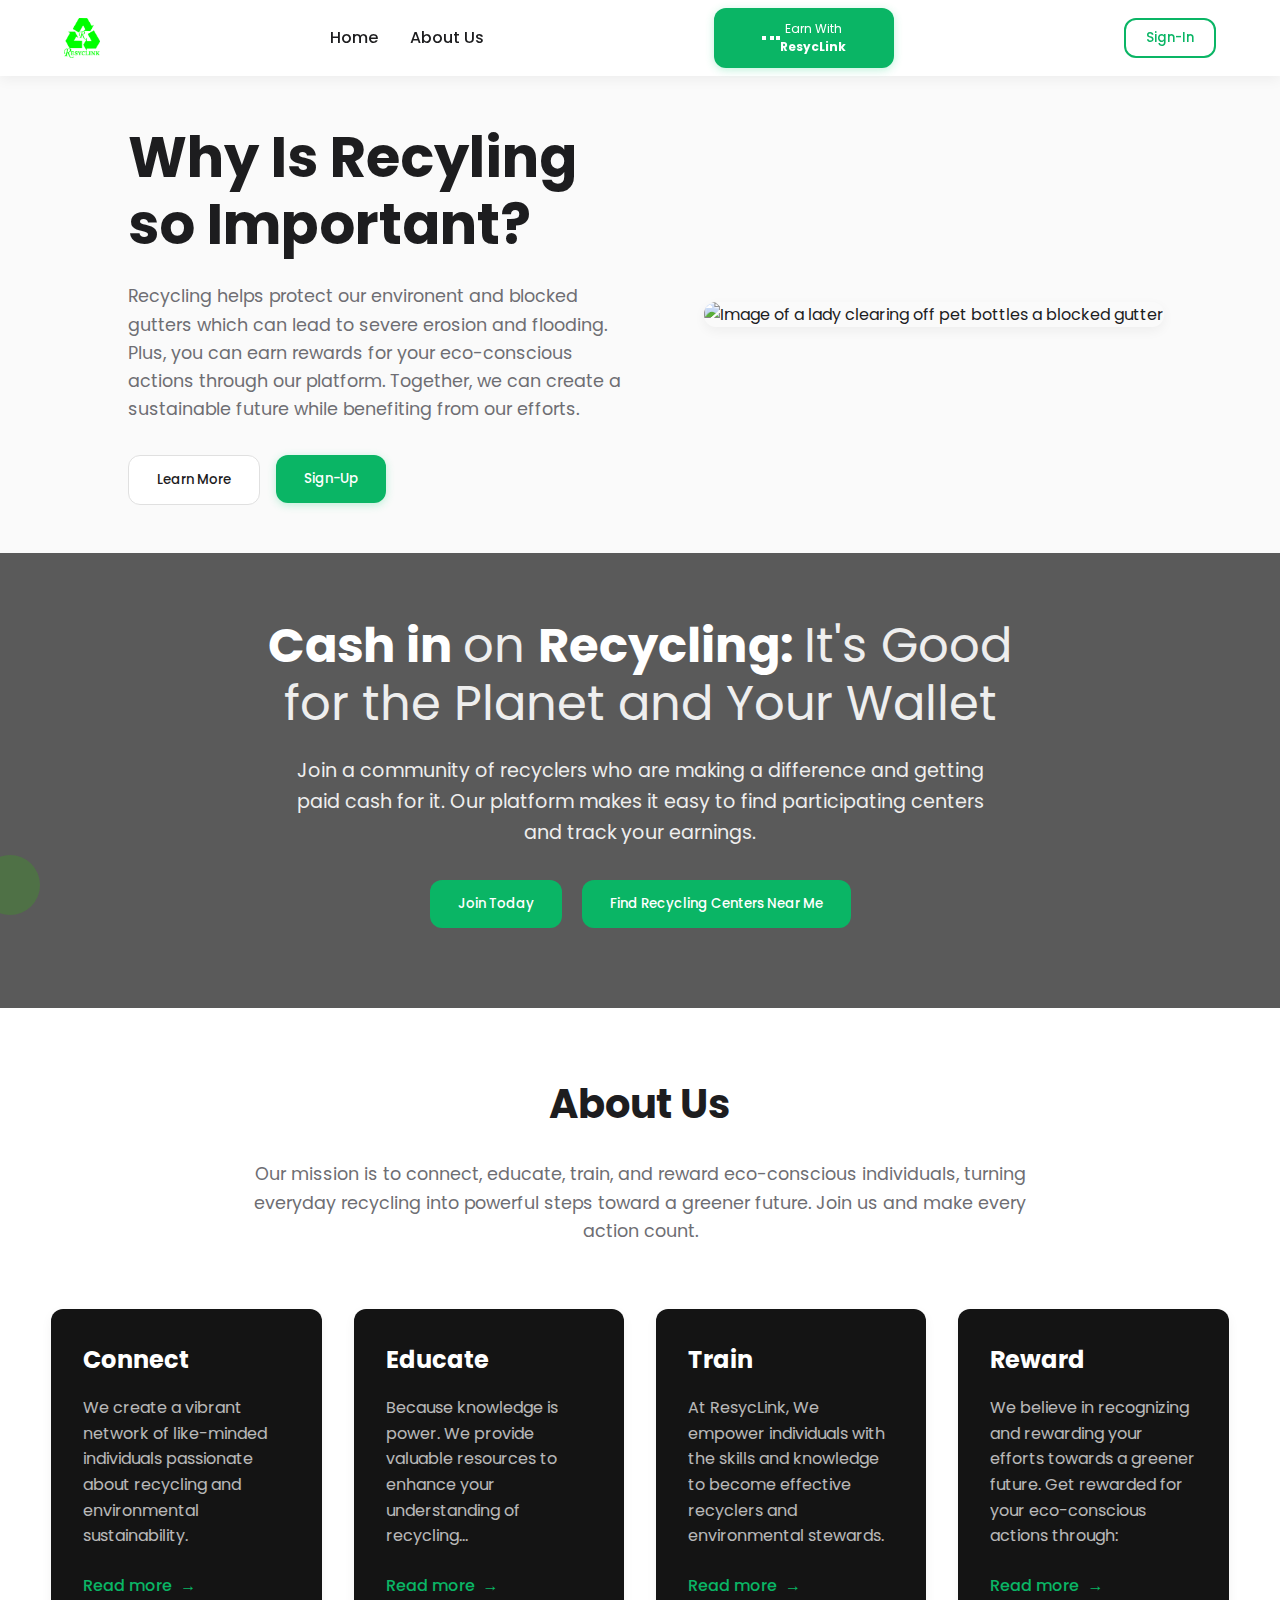
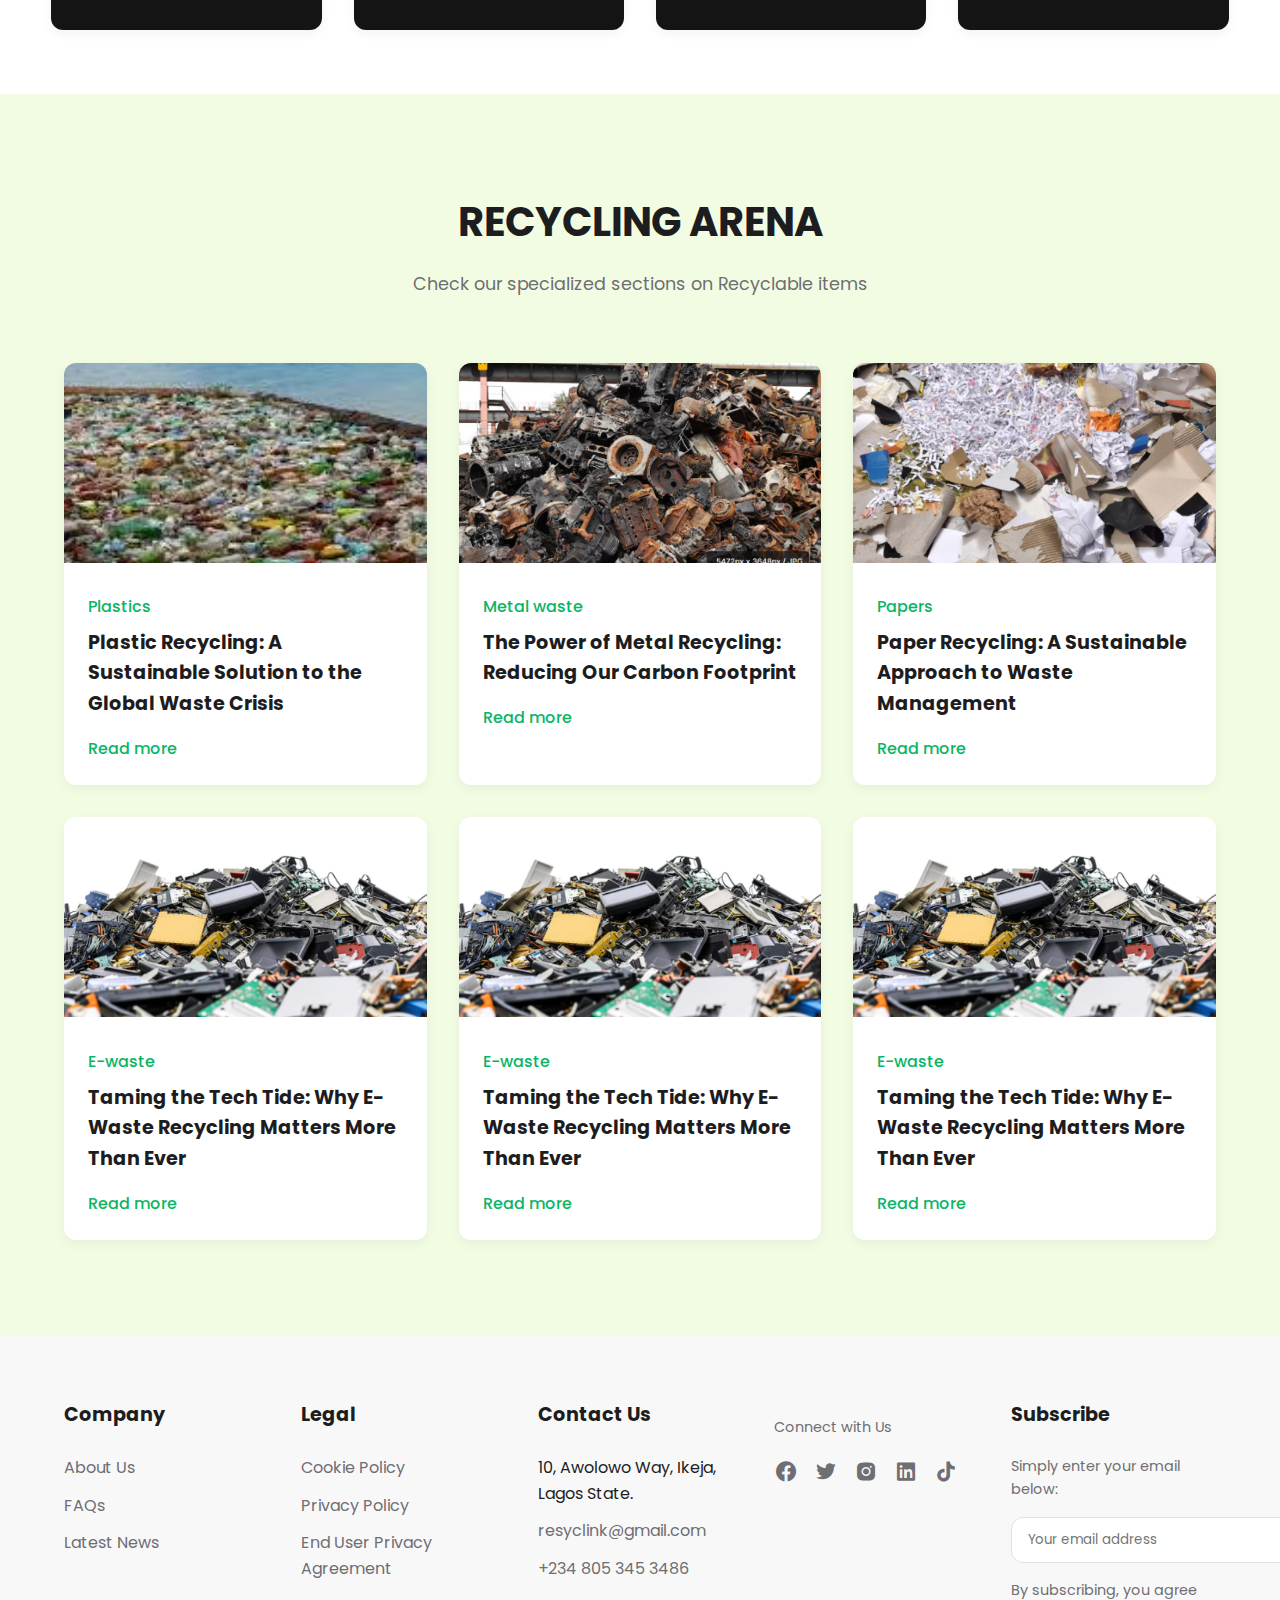
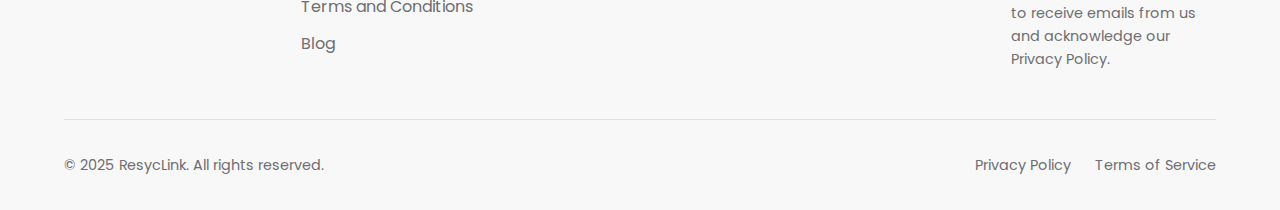
==== commit 25ec8d4a: "refactoring, file renamed and css modification" ====
--- a/index.html
+++ b/index.html
@@ -8,7 +8,7 @@
     <link rel="stylesheet" href="https://cdn.jsdelivr.net/npm/boxicons@latest/css/boxicons.min.css">
     <link rel="preconnect" href="https://fonts.googleapis.com">
     <link rel="preconnect" href="https://fonts.gstatic.com" crossorigin>
-    <link rel="stylesheet" href="./css/optimized.css">
+    <link rel="stylesheet" href="./css/index.css">
     <link
         href="https://fonts.googleapis.com/css2?family=Poppins:ital,wght@0,100;0,200;0,300;0,400;0,500;0,600;0,700;0,800;0,900;1,100;1,200;1,300;1,400;1,500;1,600;1,700;1,800;1,900&family=Shadows+Into+Light&display=swap"
         rel="stylesheet">      
@@ -47,16 +47,14 @@
             <h1>Why Is Recyling so Important?</h1>
 
             <p>
-                Recycling helps prevent scenes like this, where blocked gutters can lead to severe erosion and flooding.
+                Recycling helps protect our environent and blocked gutters which can lead to severe erosion and flooding.
                 Plus, you can earn rewards for your eco-conscious actions through our platform.
                 Together, we can create a sustainable future while benefiting from our efforts.
             </p>
 
             <div class="hero-section__buttons">
-                <button class="learn-more"><a href="./learnMoreRecyclingBlog.html" target="_blank"
-                        rel="noopener noreferrer">Learn More</a></button>
-                <button class="sign-up"> <a href="./create-account.html" target="_blank"
-                        rel="noopener noreferrer">Sign-Up</a></button>
+                <a href="./learnMoreRecyclingBlog.html" target="_blank" rel="noopener noreferrer"><button class="learn-more">Learn More</button></a>
+                <a href="./create-account.html" target="_blank" rel="noopener noreferrer"><button class="sign-up"> Sign-Up</button></a>
             </div>
         </div>
         <div class="hero-section__image">
@@ -75,7 +73,7 @@
                 <p>Join a community of recyclers who are making a difference and getting paid cash for it.
                     Our platform makes it easy to find participating centers and track your earnings.
                 </p>
-                <button class="hero-btn">Join Today</button>
+                <a href="./create-account.html"> <button class="hero-btn">Join Today</button></a>
                 <button class="hero-btn"><a href="./recyclers.html">Find Recycling Centers Near Me</a></button>
 
             </div>
@@ -171,12 +169,24 @@
                 <h3>Paper Recycling: A Sustainable Approach to Waste Management</h3>
                 <a href="./paperRecyclingBlog.html">Read more</a>
             </div>
-            <!-- <div class="e-waste">
+            <div class="e-waste">
                 <img src="./images/e-waste.png" alt="picture showing electronic waste">
                 <p>E-waste</p>
                 <h3>Taming the Tech Tide: Why E-Waste Recycling Matters More Than Ever</h3>
                 <a href="./mainBlog1.html">Read more</a>
-            </div> -->
+            </div>
+            <div class="e-waste">
+                <img src="./images/e-waste.png" alt="picture showing electronic waste">
+                <p>E-waste</p>
+                <h3>Taming the Tech Tide: Why E-Waste Recycling Matters More Than Ever</h3>
+                <a href="./mainBlog1.html">Read more</a>
+            </div>
+            <div class="e-waste">
+                <img src="./images/e-waste.png" alt="picture showing electronic waste">
+                <p>E-waste</p>
+                <h3>Taming the Tech Tide: Why E-Waste Recycling Matters More Than Ever</h3>
+                <a href="./mainBlog1.html">Read more</a>
+            </div>
         </div>
     </section>
     <!--xx-- RECYCLING ARENA SECTION ENDS --xx-->
--- a/css/index.css
+++ b/css/index.css
@@ -0,0 +1,698 @@
+:root {
+  --main-green: #0ab565;
+  --light-green: #F2FCE2;
+  --dark-green: #0C7148;
+  --accent-green: #60E99C;
+  --neutral: #FAFAFA;
+  --text-dark: #1D1D1F;
+  --text-gray: #6E6E73;
+  --shadow: 0 4px 12px rgba(0, 0, 0, 0.05);
+  --radius: 12px;
+  --transition: all 0.3s ease;
+}
+
+* {
+  margin: 0;
+  padding: 0;
+  box-sizing: border-box;
+  font-family: Poppins;
+}
+
+body {
+  padding: 0;
+  margin: 0;
+  width: 100%;
+  height: 100vh;
+  overflow-x: hidden;
+  background-color: white;
+  color: var(--text-dark);
+  line-height: 1.6;
+}
+
+nav {
+  display: flex;
+  align-items: center;
+  justify-content: space-between;
+  padding: 0.5rem 5%;
+  background-color: white;
+  box-shadow: var(--shadow);
+  position: sticky;
+  top: 0;
+  z-index: 100;
+}
+
+#mainLogo {
+  height: 40px;
+}
+
+nav ul {
+  display: flex;
+  list-style: none;
+  gap: 2rem;
+}
+
+nav ul li a {
+  text-decoration: none;
+  color: var(--text-dark);
+  font-weight: 500;
+  transition: var(--transition);
+  padding: 0.5rem 0;
+  position: relative;
+}
+
+nav ul li a:after {
+  content: '';
+  position: absolute;
+  width: 0;
+  height: 2px;
+  bottom: 0;
+  left: 0;
+  background-color: var(--main-green);
+  transition: var(--transition);
+}
+
+nav ul li a:hover:after {
+  width: 100%;
+}
+
+.resyc-button {
+  display: flex;
+  align-items: center;
+  background-color: var(--main-green);
+  color: white;
+  border: none;
+  padding: 0.75rem 3rem;
+  border-radius: var(--radius);
+  cursor: pointer;
+  transition: var(--transition);
+  box-shadow: 0 2px 8px rgba(44, 216, 137, 0.3);
+}
+
+.resyc-button:hover {
+  background-color: var(--dark-green);
+  transform: translateY(-2px);
+}
+
+.Rs-logo {
+  display: flex;
+  align-items: center;
+  justify-content: center;
+  gap: 2px;
+}
+
+.Rs-logo-square {
+  width: 4px;
+  height: 4px;
+  background-color: white;
+}
+
+.Rs {
+  font-weight: bold;
+  font-size: 14px;
+  color: white;
+}
+
+.button-text {
+  display: flex;
+  flex-direction: column;
+  font-size: 12px;
+}
+
+#Resyc {
+  font-weight: bold;
+}
+
+.sign-in-button {
+  background-color: transparent;
+  color: var(--main-green);
+  border: 2px solid var(--main-green);
+  padding: 0.5rem 1.25rem;
+  border-radius: var(--radius);
+  cursor: pointer;
+  font-weight: 500;
+  transition: var(--transition);
+}
+
+.sign-in-button:hover {
+  background-color: var(--light-green);
+  color: var(--dark-green);
+}
+
+.hero-section {
+  display: flex;
+  align-items: center;
+  justify-content: space-between;
+  padding: 3rem 5%;
+  padding-left:8rem;
+  gap: 4rem;
+  background-color: var(--neutral);
+}
+
+.hero-section__texts {
+  flex: 1;
+  max-width: 600px;
+}
+
+.hero-section__texts h1 {
+  font-size: 3.5rem;
+  font-weight: 700;
+  margin-bottom: 1.5rem;
+  line-height: 1.2;
+  color: var(--text-dark);
+}
+
+.hero-section__texts p {
+  color: var(--text-gray);
+  margin-bottom: 2rem;
+  font-size: 1.1rem;
+}
+
+.hero-section__buttons {
+  display: flex;
+  gap: 1rem;
+}
+
+.learn-more,
+.sign-up {
+  padding: 0.875rem 1.75rem;
+  border-radius: var(--radius);
+  font-weight: 500;
+  cursor: pointer;
+  transition: var(--transition);
+}
+
+.learn-more {
+  background-color: white;
+  color: var(--text-dark);
+  border: 1px solid #E0E0E0;
+}
+
+.learn-more a,
+.sign-up a {
+  text-decoration: none;
+  color: inherit;
+  
+}
+
+.learn-more:hover {
+  border-color: var(--main-green);
+  background-color: var(--light-green);
+}
+
+.sign-up {
+  background-color: var(--main-green);
+  color: white;
+  border: none;
+  box-shadow: 0 2px 8px rgba(44, 216, 137, 0.3);
+}
+
+.sign-up:hover {
+  background-color: var(--dark-green);
+  transform: translateY(-2px);
+}
+
+.hero-section__image {
+  flex: 1;
+  position: relative;
+  height: 100%;
+}
+
+.hero-section__image img {
+  width: 600px;
+  height: 400px;
+  border-radius: var(--radius);
+  box-shadow: var(--shadow);
+  object-fit: cover;
+}
+
+.hero-section__caption {
+  position: absolute;
+  bottom: -1.5rem;
+  left: 50%;
+  transform: translateX(-50%);
+  background-color: white;
+  padding: 0.75rem 1.5rem;
+  border-radius: var(--radius);
+  font-size: 0.9rem;
+  color: var(--text-gray);
+  box-shadow: var(--shadow);
+  white-space: nowrap;
+}
+
+.hero2 {
+  width: 100%;
+  background-image: url('https://plus.unsplash.com/premium_photo-1683072005067-455d56d323b4?q=80&w=2670&auto=format&fit=crop&ixlib=rb-4.0.3&ixid=M3wxMjA3fDB8MHxwaG90by1wYWdlfHx8fGVufDB8fHx8fA%3D%3D');
+  background-color: rgba(17, 17, 17, 0.696);
+  background-blend-mode: overlay;
+  padding: 4rem 4%;
+  color: white;
+  overflow: hidden;
+  background-size: cover;
+}
+
+.hero2:before {
+  content: '';
+  position: absolute;
+  width: 300px;
+  height: 300px;
+  background-color: rgba(255, 255, 255, 0.1);
+  border-radius: 50%;
+  top: -100px;
+  right: -100px;
+}
+
+.hero2:after {
+  content: '';
+  position: absolute;
+  width: 60px;
+  height: 60px;
+  /* background-color: rgba(255, 255, 255, 0.1); */
+  background-color: rgba(50, 182, 14, 0.258);
+  border-radius: 50%;
+  bottom: -15px;
+  left: -20px;
+}
+
+.hero2-container {
+
+  max-width: 800px;
+  margin: 0 auto;
+  position: relative;
+  z-index: 3;
+}
+
+.hero-text {
+  text-align: center;
+}
+
+.hero-text h1 {
+  font-size: 3rem;
+  margin-bottom: 1.5rem;
+  line-height: 1.2;
+}
+
+.hero-text span {
+  opacity: 0.9;
+  font-weight: 400;
+}
+
+.hero-text p {
+  font-size: 1.2rem;
+  margin-bottom: 2rem;
+  max-width: 700px;
+  margin-left: auto;
+  margin-right: auto;
+  opacity: 0.9;
+}
+
+.hero-btn {
+  background-color: var(--main-green);
+  color: white;
+  border: none;
+  padding: 0.875rem 1.75rem;
+  border-radius: var(--radius);
+  font-weight: 500;
+  margin: 0 0.5rem 1rem;
+  cursor: pointer;
+  transition: var(--transition);
+}
+
+.hero-btn a {
+  text-decoration: none;
+  color: inherit;
+}
+
+.hero-btn:hover {
+  transform: translateY(-2px);
+  box-shadow: 0 6px 12px rgba(0, 0, 0, 0.1);
+}
+
+.about-us {
+  padding: 4rem 4%;
+  background-color: white;
+}
+
+.about-container {
+  text-align: center;
+  max-width: 800px;
+  margin: 0 auto 4rem;
+}
+
+.about-container h1 {
+  font-size: 2.5rem;
+  margin-bottom: 1.5rem;
+  color: var(--text-dark);
+}
+
+.about-text {
+  color: var(--text-gray);
+  margin-bottom: 2rem;
+  font-size: 1.1rem;
+}
+
+.about-container button {
+  background-color: var(--main-green);
+  color: white;
+  border: none;
+  padding: 0.75rem 1.5rem;
+  border-radius: var(--radius);
+  font-weight: 500;
+  cursor: pointer;
+  transition: var(--transition);
+}
+
+.about-container button:hover {
+  background-color: var(--dark-green);
+  transform: translateY(-2px);
+}
+
+.cards {
+  display: grid;
+  grid-template-columns: repeat(auto-fit, minmax(250px, 1fr));
+  gap: 2rem;
+  color: white;
+}
+
+.card {
+  background-color: rgba(0, 0, 0, 0.92);
+
+  border-radius: var(--radius);
+  padding: 2rem;
+  box-shadow: var(--shadow);
+  transition: var(--transition);
+}
+
+.card:hover {
+  transform: translateY(-5px);
+  box-shadow: 0 12px 24px rgba(0, 0, 0, 0.1);
+}
+
+.card i {
+  font-size: 2rem;
+  color: var(--main-green);
+  margin-bottom: 1rem;
+}
+
+.card h3 {
+  font-size: 1.5rem;
+  margin-bottom: 1rem;
+}
+
+.card p {
+  color: rgb(255, 255, 255);
+  opacity: 0.7;
+  margin-bottom: 1.5rem;
+}
+
+.read-more {
+  color: var(--main-green);
+  text-decoration: none;
+  font-weight: 500;
+  display: flex;
+  align-items: center;
+  gap: 0.5rem;
+  transition: var(--transition);
+}
+
+.read-more:hover {
+  color: var(--dark-green);
+}
+
+.arrow {
+  transition: var(--transition);
+}
+
+.read-more:hover .arrow {
+  transform: translateX(5px);
+}
+
+.recycling-arena {
+  padding: 6rem 5%;
+  background-color: var(--light-green);
+}
+
+.recycling-arena__heading {
+  text-align: center;
+  margin-bottom: 4rem;
+}
+
+.recycling-arena__heading h2 {
+  font-size: 2.5rem;
+  margin-bottom: 1rem;
+  color: var(--text-dark);
+}
+
+.recycling-arena__heading p {
+  color: var(--text-gray);
+  font-size: 1.1rem;
+}
+
+.recyclable-items {
+  display: grid;
+  grid-template-columns: repeat(auto-fit, minmax(280px, 1fr));
+  gap: 2rem;
+}
+
+.recyclable-items>div {
+  background-color: white;
+  border-radius: var(--radius);
+  overflow: hidden;
+  box-shadow: var(--shadow);
+  transition: var(--transition);
+}
+
+.recyclable-items>div:hover {
+  transform: translateY(-5px);
+  box-shadow: 0 12px 24px rgba(0, 0, 0, 0.1);
+}
+
+.recyclable-items img {
+  width: 100%;
+  height: 200px;
+  object-fit: cover;
+}
+
+.recyclable-items p {
+  color: var(--main-green);
+  font-weight: 500;
+  padding: 1.5rem 1.5rem 0.5rem;
+}
+
+.recyclable-items h3 {
+  padding: 0 1.5rem 1rem;
+  font-size: 1.2rem;
+  color: var(--text-dark);
+}
+
+.recyclable-items a {
+  display: inline-block;
+  margin: 0 1.5rem 1.5rem;
+  color: var(--main-green);
+  text-decoration: none;
+  font-weight: 500;
+  transition: var(--transition);
+}
+
+.recyclable-items a:hover {
+  color: var(--dark-green);
+  text-decoration: underline;
+}
+
+.footer {
+  background-color: #F8F8F8;
+  padding: 4rem 5% 2rem;
+}
+
+.footer-container {
+  display: grid;
+  grid-template-columns: repeat(auto-fit, minmax(200px, 1fr));
+  gap: 2rem;
+  margin-bottom: 3rem;
+  padding:0rem;
+}
+
+.footer-section h2 {
+  font-size: 1.2rem;
+  margin-bottom: 1.5rem;
+  color: var(--text-dark);
+}
+
+.footer-section ul {
+  list-style: none;
+}
+
+.footer-section ul li {
+  margin-bottom: 0.75rem;
+}
+
+.footer-section ul li a,
+.footer-section p {
+  color: var(--text-gray);
+  text-decoration: none;
+  transition: var(--transition);
+}
+
+.footer-section ul li a:hover {
+  color: var(--main-green);
+}
+
+.icons {
+  display: flex;
+  gap: 1rem;
+  margin-top: 1rem;
+}
+
+.icons a {
+  color: var(--text-gray);
+  font-size: 1.5rem;
+  transition: var(--transition);
+}
+
+.icons a:hover {
+  color: var(--main-green);
+}
+
+.footer-section form {
+  display: flex;
+  margin: 1rem 0;
+}
+
+.footer-section input {
+  flex: 1;
+  padding: 0.75rem 1rem;
+  border: 1px solid #E0E0E0;
+  border-radius: var(--radius) 0 0 var(--radius);
+  outline: none;
+}
+
+.footer-section form button {
+  background-color: var(--main-green);
+  color: white;
+  border: none;
+  padding: 0 1.25rem;
+  border-radius: 0 var(--radius) var(--radius) 0;
+  cursor: pointer;
+  transition: var(--transition);
+}
+
+.footer-section form button:hover {
+  background-color: var(--dark-green);
+}
+
+.footer-section>p {
+  font-size: 0.9rem;
+  margin-top: 1rem;
+}
+
+.footer-bottom {
+  display: flex;
+  justify-content: space-between;
+  align-items: center;
+  padding-top: 2rem;
+  border-top: 1px solid #E0E0E0;
+}
+
+.footer-bottom p {
+  color: var(--text-gray);
+  font-size: 0.9rem;
+}
+
+.footer-bottom ul {
+  display: flex;
+  list-style: none;
+  gap: 1.5rem;
+}
+
+.footer-bottom ul li a {
+  color: var(--text-gray);
+  text-decoration: none;
+  font-size: 0.9rem;
+  transition: var(--transition);
+}
+
+.footer-bottom ul li a:hover {
+  color: var(--main-green);
+}
+
+ .scroll-top-btn {
+  display: none;
+  position: fixed;
+  bottom: 2rem;
+  right: 2rem;
+  background-color: var(--main-green);
+  color: white;
+  border: none;
+  border-radius: 50%;
+  width: 50px;
+  height: 50px;
+  bottom: 20px;
+  font-size: 1.25rem;
+  cursor: pointer;
+  box-shadow: 0 4px 12px rgba(44, 216, 137, 0.3);
+  opacity: 0.8;
+  transition: var(--transition);
+  z-index: 99;
+}
+
+/* .scroll-top-btn:hover {
+  opacity: 1;
+  transform: translateY(-5px);
+}  */
+
+.scroll-top-btn:hover {
+background-color: #218838;
+}
+
+.scroll-top-btn.show {
+display: block;
+}
+
+@media (max-width: 992px) {
+  .hero-section {
+      flex-direction: column;
+      padding: 4rem 5% 6rem;
+      gap: 3rem;
+  }
+
+  .hero-section__texts {
+      max-width: 100%;
+      text-align: center;
+  }
+
+  .hero-section__buttons {
+      justify-content: center;
+  }
+}
+
+@media (max-width: 768px) {
+  nav {
+      flex-wrap: wrap;
+      gap: 1rem;
+      padding: 1rem 5%;
+  }
+
+  nav ul {
+      order: 3;
+      width: 100%;
+      justify-content: center;
+      margin-top: 1rem;
+  }
+
+  .hero-text h1 {
+      font-size: 2.5rem;
+  }
+
+  .recyclable-items {
+      grid-template-columns: 1fr;
+  }
+
+  .footer-bottom {
+      flex-direction: column;
+      gap: 1rem;
+      text-align: center;
+  }
+
+  .footer-bottom ul {
+      justify-content: center;
+  }
+}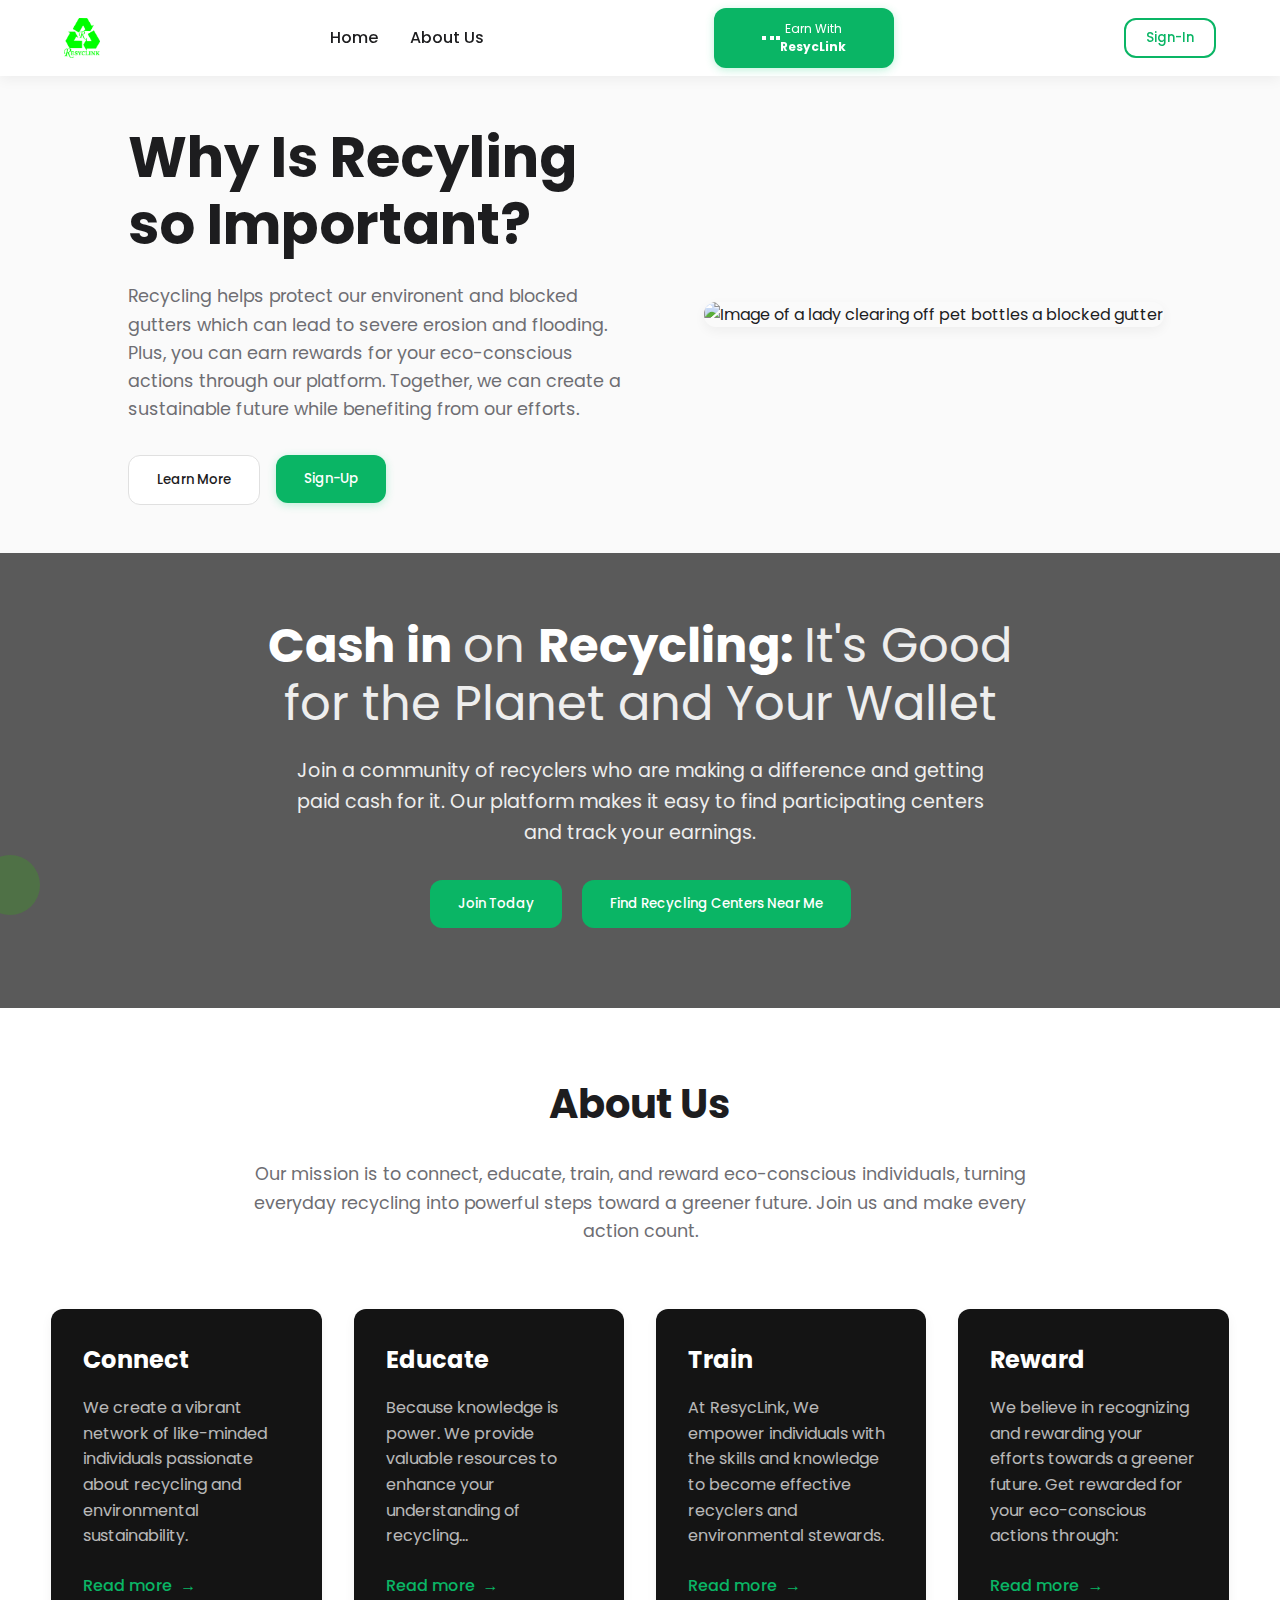
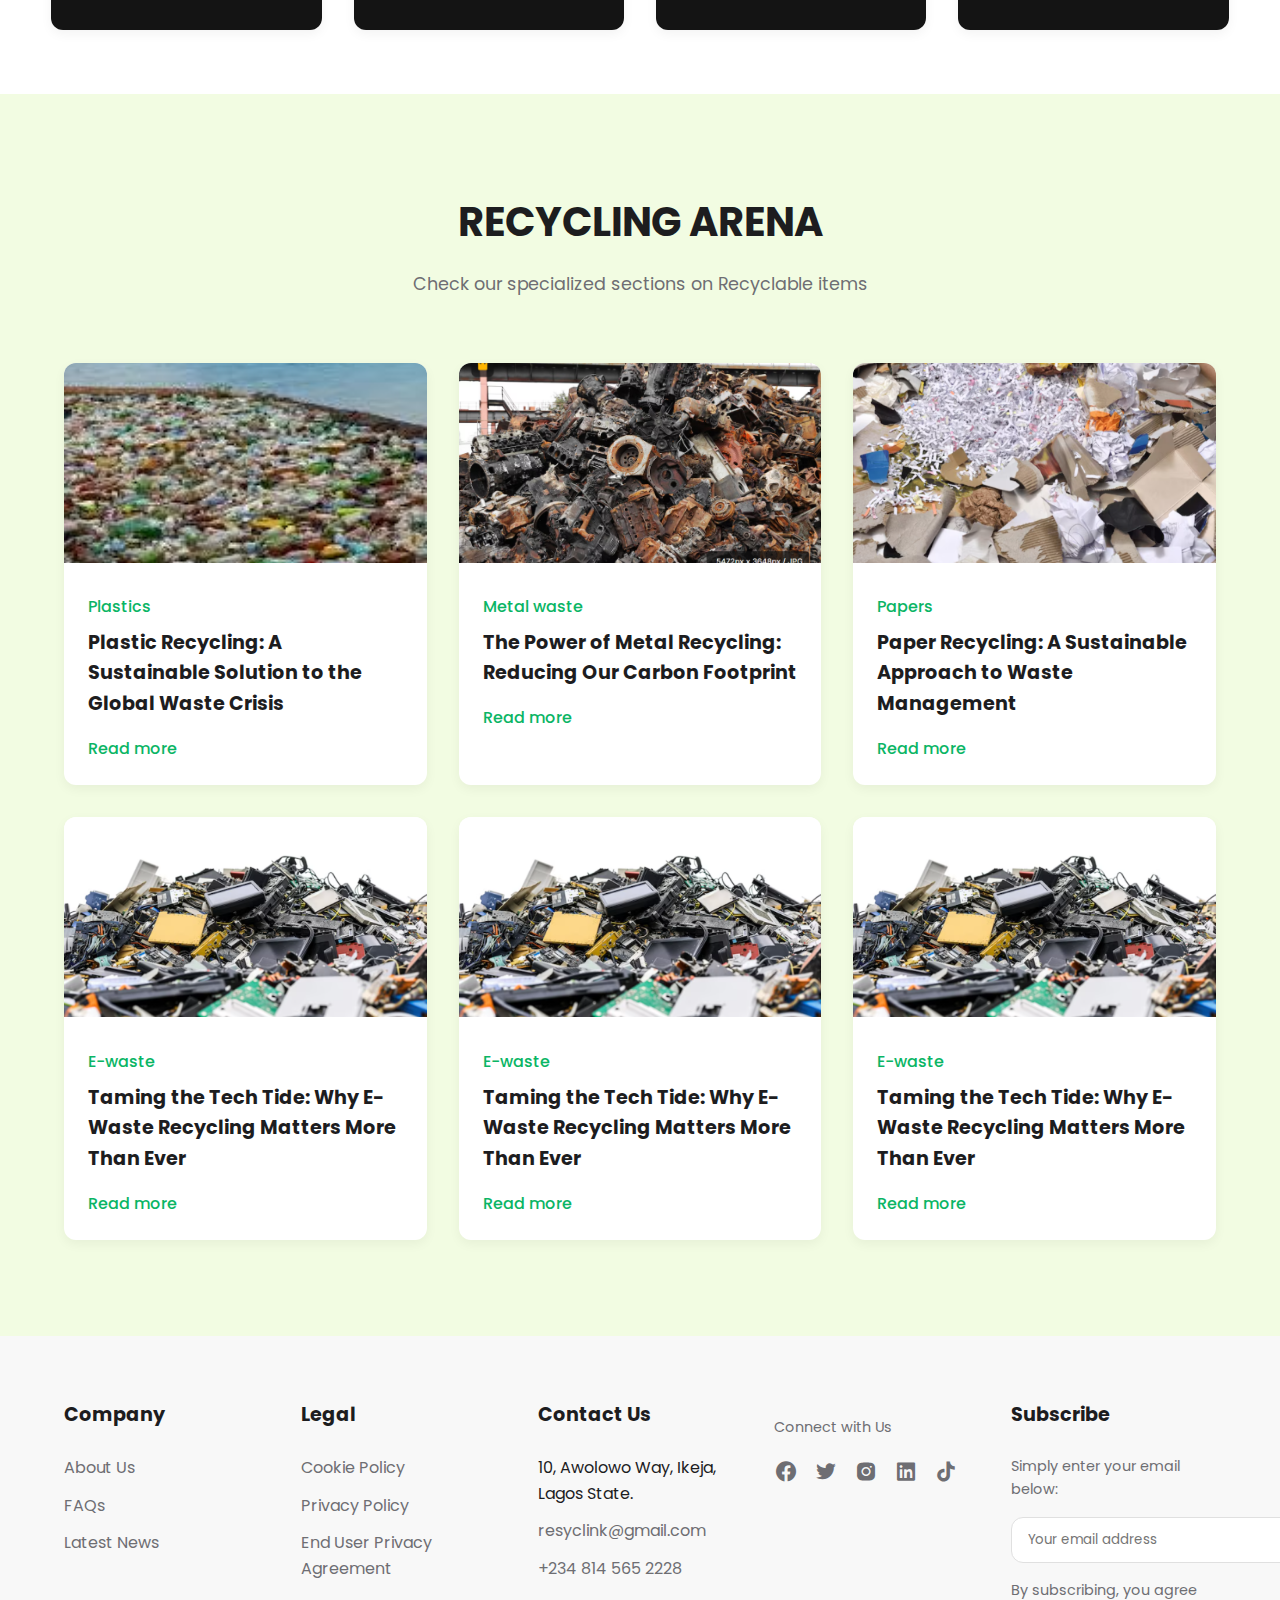
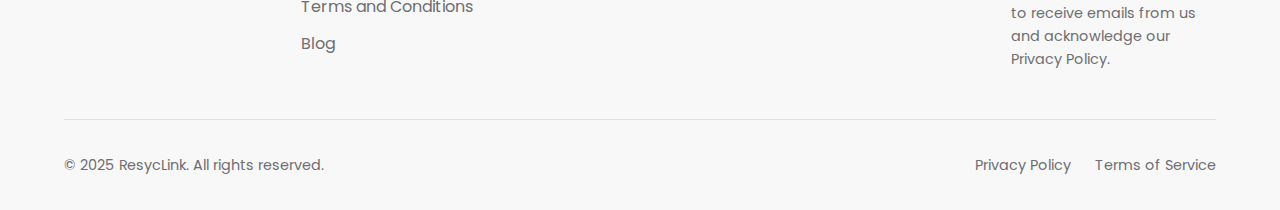
==== commit ca2fdfbd: "contact updated" ====
--- a/index.html
+++ b/index.html
@@ -217,7 +217,7 @@
                 <ul>
                     <li>10, Awolowo Way, Ikeja, Lagos State.</li>
                     <li><a href="mailto:resyclink@gmail.com">resyclink@gmail.com</a></li>
-                    <li><a href="tel:+2348053453486">+234 805 345 3486</a></li>
+                    <li><a href="tel:+2348145652228">+234 814 565 2228</a></li>
                 </ul>
             </div>
             <div class="footer-section">
